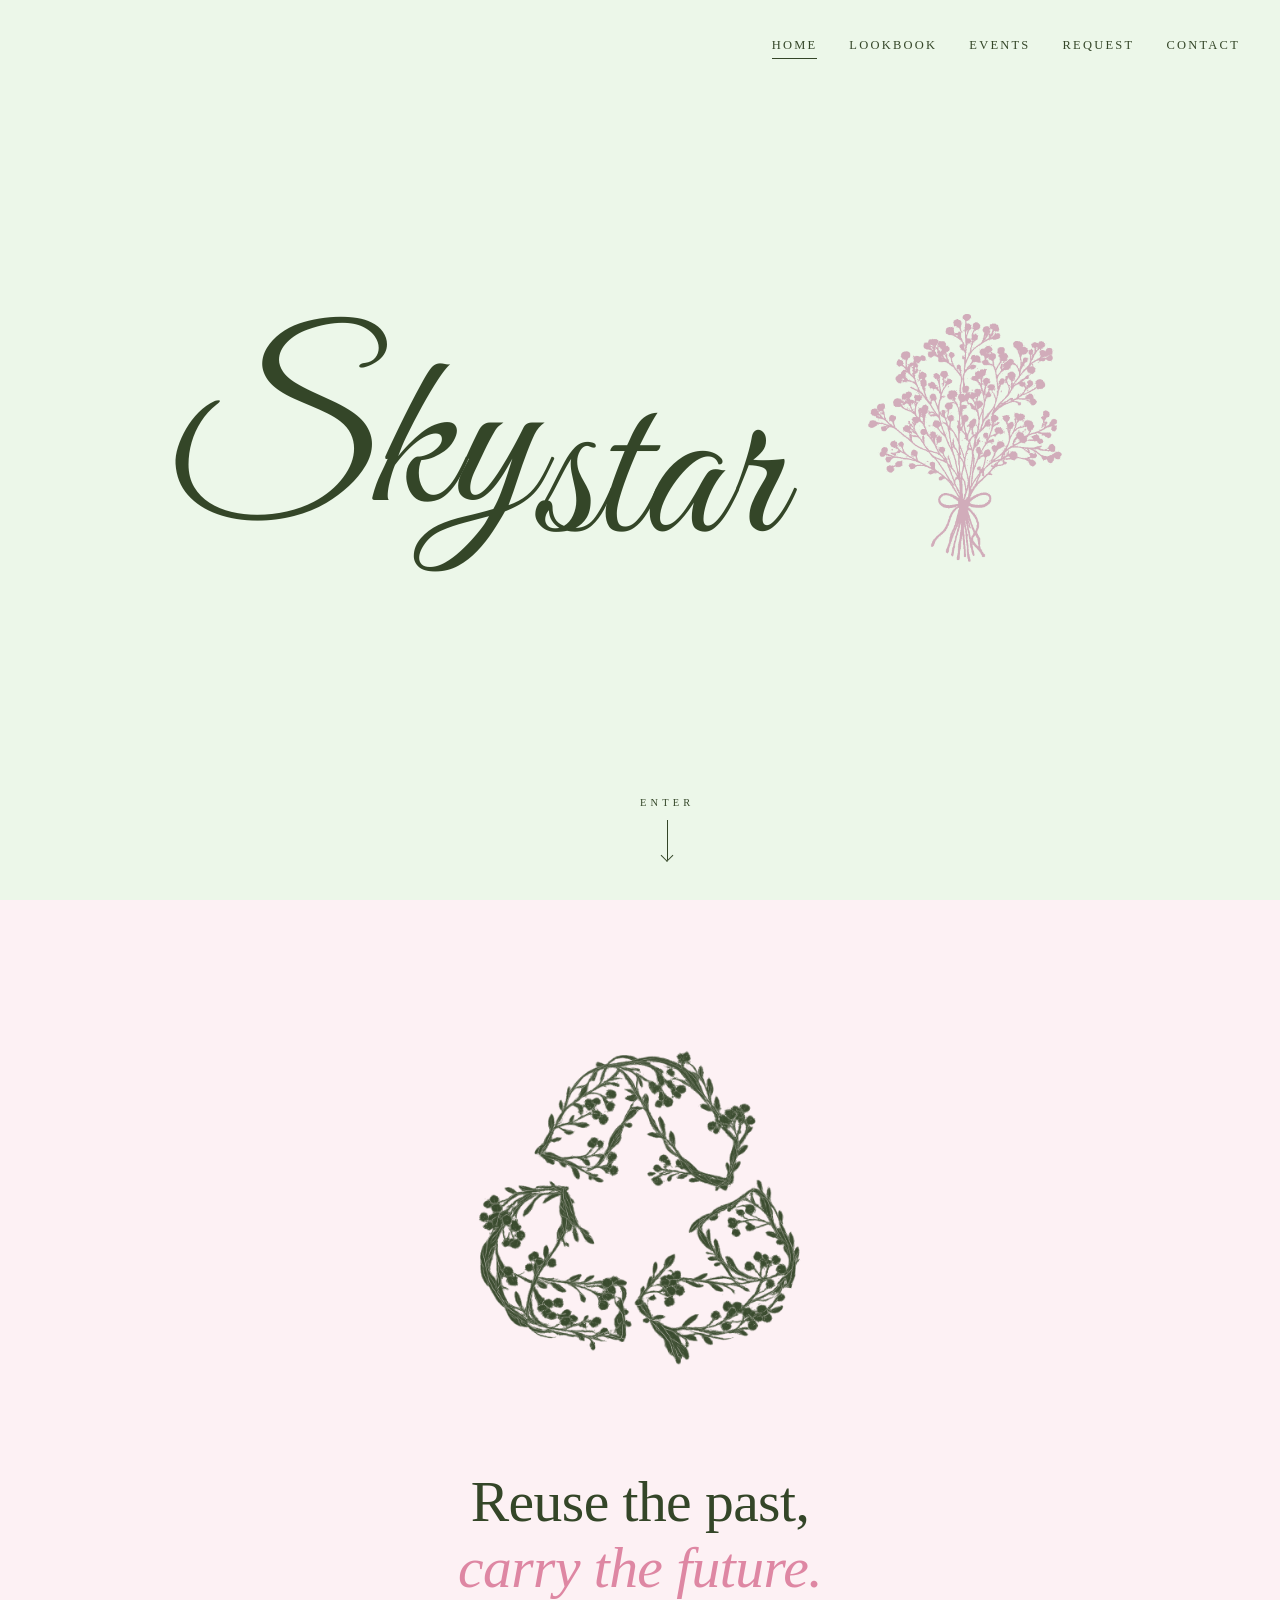
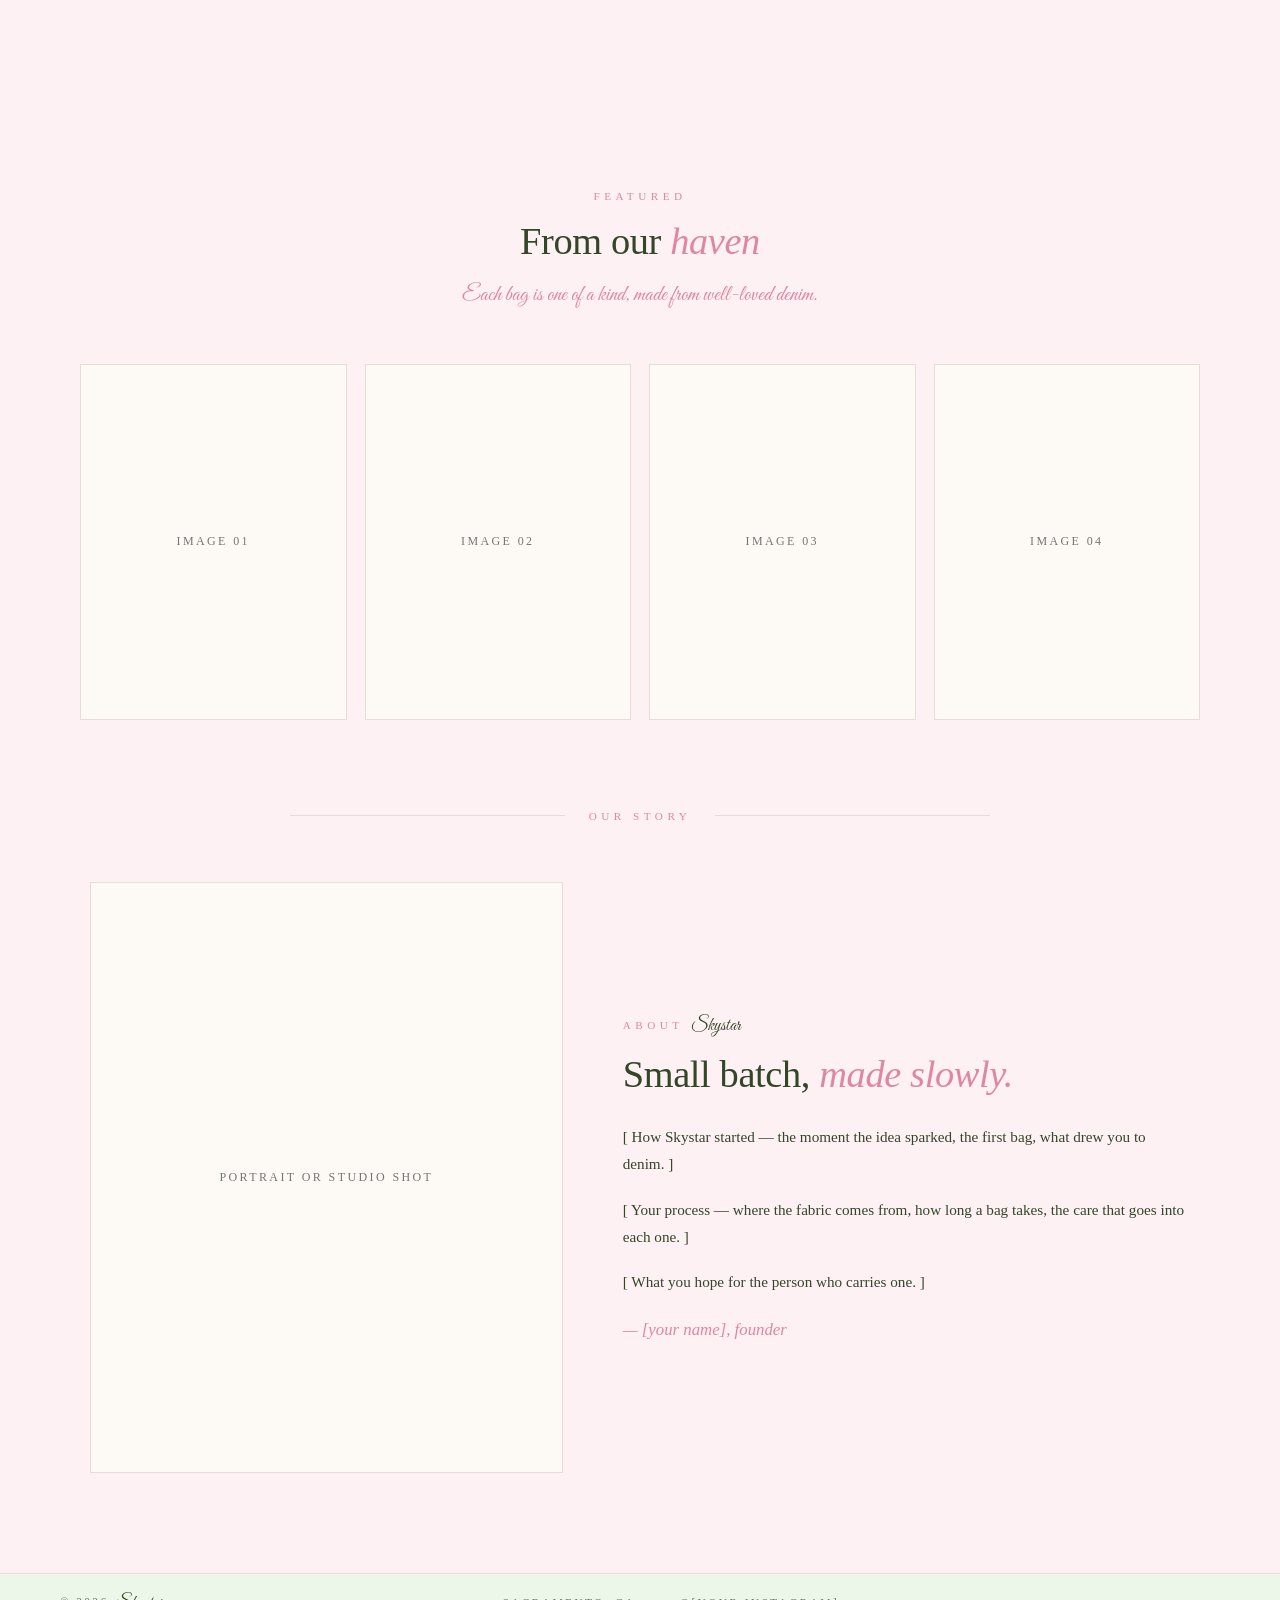
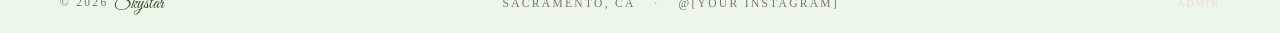
==== index.html @ 63e5461f "more updates" ====
<!DOCTYPE html>
<html lang="en">
<head>
<meta charset="UTF-8">
<meta name="viewport" content="width=device-width, initial-scale=1.0">
<title>Skystar — Handmade</title>
<link rel="stylesheet" href="shared.css"> <!-- pulls in colors, fonts, header/footer styles -->
<style>
  /* smooth scrolling when clicking anchor links */
  html { scroll-behavior: smooth; }

  /* ── HEADER — fixed, transparent until brand arrives ── */
  header {
    position: fixed;
    top: 0; left: 0; right: 0;
    z-index: 100;
    background: transparent;
    border-bottom: 1px solid transparent;
    padding: 22px 40px;
    display: flex;
    justify-content: space-between;
    align-items: center;
    transition: background 0.5s ease, border-color 0.5s ease;
    pointer-events: none;
  }
  /* background bar fades in once brand is halfway to the corner */
  header.bg-in {
    background: var(--green-soft);
    border-bottom-color: var(--line);
    pointer-events: all;
  }

  /* the header's own text logo is hidden — the animated brand replaces it */
  header .logo-wrap { visibility: hidden; } /* keeps header height matching other pages */

  /* nav starts invisible, fades in once brand has landed in the corner */
  nav {
    opacity: 0;
    margin-left: auto; /* push nav to the right side of the header */
    transform: translateY(-6px);
    transition: opacity 0.4s ease, transform 0.4s ease;
  }
  header.nav-in nav {
    opacity: 1;
    transform: translateY(0);
  }


  /* ── Next pop-up banner (sits between splash and recycle-hero) ── */
  .next-popup-banner {
    display: none; /* shown by JS when an upcoming event exists */
    background: var(--green-soft);
    border-bottom: 1px solid var(--line);
    padding: 12px 40px;
    text-align: center;
  }
  .next-popup-banner a {
    font-size: 0.78rem;
    letter-spacing: 0.15em;
    text-transform: uppercase;
    color: var(--ink);
    text-decoration: none;
    transition: color 0.2s;
  }
  .next-popup-banner a:hover { color: var(--accent); }

  /* ── Mobile (≤ 768px): skip scroll animation, static centered splash ── */
  @media (max-width: 768px) {
    /* brand reverts to normal flow so it centres inside the flex splash */
    .splash-brand-wrap {
      position: static !important;
      top: auto !important;
      left: auto !important;
      transform: none !important;
      z-index: auto !important;
      flex-direction: column;
      align-items: center;
      gap: 16px;
      margin-bottom: 30px;
    }
    .splash-brand { font-size: clamp(3.5rem, 16vw, 6rem); }
    .splash-flowers { width: clamp(100px, 35vw, 180px); height: clamp(100px, 35vw, 180px); }
    /* header shows normally on mobile — no fixed/transparent treatment */
    header {
      position: static !important;
      background: var(--green-soft) !important;
      border-bottom-color: var(--line) !important;
      pointer-events: all !important;
    }
    header .logo-wrap { visibility: visible !important; }
    header nav { opacity: 1 !important; transform: none !important; margin-left: 0 !important; }
  }

  /* ── Splash (the big green landing screen) ── */
  .splash {
    min-height: 100vh; /* fills the whole screen */
    background: var(--green);
    display: flex;
    flex-direction: column;
    align-items: center;
    justify-content: center;
    position: relative;
    padding: 40px 20px;
  }

  /* wrapper that holds the logo + flower side by side —
     position:fixed lets JS move it from the splash center to the header corner */
  .splash-brand-wrap {
    display: flex;
    align-items: center;
    gap: 28px;
    position: fixed;
    transform-origin: top left;
    z-index: 200; /* above the header bar */
  }

  /* the giant "Skystar" script text */
  .splash-brand {
    font-family: var(--script);
    font-size: clamp(6rem, 18vw, 14rem); /* scales with screen width */
    color: var(--ink);
    line-height: 1;
    display: inline-flex;
    align-items: flex-start;
  }
  /* nudges "star" down slightly so it sits lower than "Sky" */
  .splash-brand .star { position: relative; top: 0.14em; }

  /* the flower bouquet image to the right of the logo */
  .splash-flowers {
    width: clamp(160px, 24vw, 320px);
    height: clamp(160px, 24vw, 320px);
    object-fit: contain;
    opacity: 0.85;
  }

  /* the "Enter ↓" arrow at the bottom of the splash */
  .scroll-cue {
    position: absolute;
    bottom: 40px;
    left: 50%;
    transform: translateX(-50%);
    display: flex;
    flex-direction: column;
    align-items: center;
    gap: 12px;
    color: var(--ink);
    opacity: 0.6;
    animation: fadeIn 2s ease-out 0.8s both, bobble 2.5s ease-in-out infinite 2.5s;
    text-decoration: none;
    transition: opacity 0.3s;
  }
  .scroll-cue:hover { opacity: 0.95; }
  .scroll-cue.hidden { opacity: 0 !important; pointer-events: none; animation: none; }
  .scroll-cue .scroll-label { font-size: 0.65rem; letter-spacing: 0.4em; text-transform: uppercase; }
  .scroll-cue .scroll-arrow { width: 1px; height: 40px; background: var(--ink); position: relative; }
  /* the little diagonal tick at the bottom of the arrow line */
  .scroll-cue .scroll-arrow::after {
    content: '';
    position: absolute;
    bottom: 0;
    left: 50%;
    transform: translateX(-50%) rotate(45deg);
    width: 8px;
    height: 8px;
    border-right: 1px solid var(--ink);
    border-bottom: 1px solid var(--ink);
  }

  /* fades element in and slides it up slightly */
  @keyframes fadeIn {
    from { opacity: 0; transform: translateY(8px); }
    to   { opacity: 1; transform: translateY(0); }
  }
  /* makes the scroll arrow gently bounce up and down */
  @keyframes bobble {
    0%, 100% { transform: translateX(-50%) translateY(0); }
    50%       { transform: translateX(-50%) translateY(8px); }
  }

  /* ── Recycle section (big image + tagline below splash) ── */
  .recycle-hero {
    min-height: 90vh;
    background: var(--pink-soft);
    display: flex;
    flex-direction: column;
    align-items: center;
    justify-content: center;
    padding: 80px 40px;
    text-align: center;
  }
  /* square container that holds the recycle icon */
  .recycle-icon {
    width: clamp(280px, 38vw, 420px);
    height: clamp(280px, 38vw, 420px);
    margin-bottom: 40px;
    display: flex;
    align-items: center;
    justify-content: center;
  }
  .recycle-icon img {
    width: 100%;
    height: 100%;
    object-fit: contain;
  }
  /* the large "Reuse the past" quote */
  .recycle-tagline {
    font-weight: 300;
    font-size: clamp(2.2rem, 5vw, 3.6rem);
    line-height: 1.15;
    letter-spacing: -0.01em;
    max-width: 800px;
  }
  /* gold shimmer on the italic part of the tagline */
  .recycle-tagline em {
    font-style: italic;
    color: var(--accent);
  }

  /* ── Main content area (gallery + about) ── */
  .content { padding: 80px 80px 60px; background: var(--pink-soft); }

  /* centered intro text above the photo grid */
  .section-intro { text-align: center; margin-bottom: 50px; }
  .section-intro .eyebrow { margin-bottom: 18px; }
  .section-intro h2 { font-weight: 300; font-size: 2.4rem; line-height: 1.1; letter-spacing: -0.01em; }
  /* gold shimmer on italic words in section headings */
  .section-intro h2 em {
    font-style: italic;
    color: var(--accent);
  }
  .section-intro p { font-size: 1.4rem; font-family: var(--script); color: var(--accent); max-width: 480px; margin: 14px auto 0; line-height: 1.7; }

  /* 4-column photo grid (drops to 2 on mobile) */
  .gallery {
    display: grid;
    grid-template-columns: repeat(4, 1fr);
    gap: 18px;
    max-width: 1200px;
    margin: 0 auto 90px;
  }
  /* individual photo placeholder boxes */
  .photo {
    aspect-ratio: 3 / 4;
    background: var(--cream);
    border: 1px solid var(--line);
    display: flex;
    align-items: center;
    justify-content: center;
    color: var(--muted);
    font-size: 0.75rem;
    letter-spacing: 0.2em;
    text-transform: uppercase;
    overflow: hidden;
    transition: opacity 0.3s;
  }
  .photo:hover { opacity: 0.85; }

  /* horizontal rule with "Our Story" label in the middle */
  .divider-row { display: flex; align-items: center; gap: 24px; max-width: 700px; margin: 0 auto 60px; }
  .divider-row .line { flex: 1; height: 1px; background: var(--line); }
  .divider-row .mark { font-size: 0.7rem; letter-spacing: 0.4em; color: var(--accent); text-transform: uppercase; }

  /* side-by-side layout: photo on left, text on right */
  .about-grid {
    display: grid;
    grid-template-columns: 1fr 1.2fr;
    gap: 60px;
    max-width: 1100px;
    margin: 0 auto 40px;
    align-items: center;
  }
  /* placeholder box for the portrait/studio photo */
  .about-image {
    aspect-ratio: 4 / 5;
    background: var(--cream);
    border: 1px solid var(--line);
    display: flex;
    align-items: center;
    justify-content: center;
    color: var(--muted);
    font-size: 0.75rem;
    letter-spacing: 0.2em;
    text-transform: uppercase;
  }
  .about-content .eyebrow { margin-bottom: 16px; }
  .about-content h2 { font-weight: 300; font-size: 2.4rem; line-height: 1.1; margin-bottom: 28px; letter-spacing: -0.01em; }
  /* gold shimmer on italic words in the about heading */
  .about-content h2 em {
    font-style: italic;
    color: var(--accent);
  }
  .about-content p { font-size: 0.95rem; line-height: 1.8; margin-bottom: 18px; }
  /* the "— founder" sign-off line */
  .about-content .signoff { font-style: italic; color: var(--accent); margin-top: 24px; font-size: 1.05rem; }

  /* on smaller screens, stack everything vertically */
  @media (max-width: 900px) {
    header { padding: 16px 24px; }
    nav ul { gap: 18px; flex-wrap: wrap; justify-content: center; }
    .content { padding: 50px 24px; }
    .gallery { grid-template-columns: repeat(2, 1fr); margin-bottom: 60px; }
    .about-grid { grid-template-columns: 1fr; gap: 30px; }
    .about-content h2 { font-size: 1.8rem; }
    .section-intro h2 { font-size: 1.8rem; }
  }
</style>
</head>
<body>

<!-- full-screen green landing with the logo + flowers -->
<section class="splash">
  <div class="splash-brand-wrap" id="splashBrand">
    <div class="splash-brand"><span>Sky</span><span class="star">star</span></div>
    <img class="splash-flowers" src="flowers.png" alt="Floral bouquet">
  </div>
  <!-- animated arrow that nudges visitors to scroll down -->
  <a href="#site" class="scroll-cue" id="scrollCue" aria-label="Scroll to enter">
    <span class="scroll-label">Enter</span>
    <span class="scroll-arrow"></span>
  </a>
</section>

<!-- nav bar — fixed, fades in once you scroll past the splash -->
<header id="siteHeader">
  <div class="logo-wrap">
    <div class="logo">Skystar</div>
  </div>
  <nav>
    <ul>
      <li><a href="index.html" class="active">Home</a></li>
      <li><a href="inventory.html">Lookbook</a></li>
      <li><a href="popups.html">Events</a></li>
      <li><a href="interest.html">Request</a></li>
      <li><a href="contact.html">Contact</a></li>
    </ul>
  </nav>
</header>

<!-- next upcoming pop-up callout — populated by JS -->
<div class="next-popup-banner" id="nextPopupBanner">
  <a href="popups.html" id="nextPopupLink"></a>
</div>

<!-- big recycle icon + "Reuse the past" quote -->
<section class="recycle-hero" id="site">
  <div class="recycle-icon">
    <img src="recycle.png" alt="Floral recycle symbol">
  </div>
  <h1 class="recycle-tagline">Reuse the past,<br><em>carry the future.</em></h1>
</section>

<!-- gallery and about section -->
<main class="content">

  <!-- small label + heading above the photo grid -->
  <div class="section-intro">
    <div class="eyebrow">Featured</div>
    <h2>From our <em>haven</em></h2>
    <p>Each bag is one of a kind, made from well-loved denim.</p>
  </div>

  <!-- 4 product photo slots (swap placeholders for real images) -->
  <section class="gallery">
    <div class="photo"><span>Image 01</span></div>
    <div class="photo"><span>Image 02</span></div>
    <div class="photo"><span>Image 03</span></div>
    <div class="photo"><span>Image 04</span></div>
  </section>

  <!-- decorative line break between gallery and story -->
  <div class="divider-row">
    <div class="line"></div>
    <div class="mark">Our Story</div>
    <div class="line"></div>
  </div>

  <!-- about section: portrait photo on the left, text on the right -->
  <section class="about-grid">
    <div class="about-image"><span>Portrait or studio shot</span></div>
    <div class="about-content">
      <div class="eyebrow">About <span class="script">Skystar</span></div>
      <h2>Small batch, <em>made slowly.</em></h2>
      <!-- fill these in with your own story -->
      <p>[ How Skystar started — the moment the idea sparked, the first bag, what drew you to denim. ]</p>
      <p>[ Your process — where the fabric comes from, how long a bag takes, the care that goes into each one. ]</p>
      <p>[ What you hope for the person who carries one. ]</p>
      <div class="signoff">— [your name], founder</div>
    </div>
  </section>
</main>

<footer>
  <div>© 2026 <span class="script">Skystar</span></div>
  <div>Sacramento, CA <span class="divider">·</span> @[your instagram]</div>
  <a href="admin.html" style="font-size:0.6rem;letter-spacing:0.2em;color:var(--line);text-decoration:none;text-transform:uppercase;transition:color 0.2s;" onmouseover="this.style.color='var(--muted)'" onmouseout="this.style.color='var(--line)'">Admin</a>
</footer>

<script>
  // Force scroll to top on every page load so animation always plays from start
  history.scrollRestoration = 'manual';
  window.scrollTo(0, 0);

  const header    = document.getElementById('siteHeader');
  const brand     = document.getElementById('splashBrand');
  const scrollCue = document.getElementById('scrollCue');
  const splash    = document.querySelector('.splash');

  // Reset any stale inline styles the browser may have preserved from a
  // previous visit (e.g. navigating back), so the brand starts fresh.
  brand.style.position  = '';
  brand.style.top       = '';
  brand.style.left      = '';
  brand.style.transform = '';
  brand.style.opacity   = '1';

  // ── Mobile: skip animation entirely ────────────────────────────────────────
  // On small screens the fixed-brand animation doesn't work well. We detect
  // mobile once at load time; if true we show the header immediately and skip
  // all scroll listeners. The CSS @media block handles the visual side.
  const isMobile = window.innerWidth < 768;
  if (isMobile) {
    header.classList.add('bg-in', 'nav-in');
  }

  // ── Next pop-up banner ───────────────────────────────────────────────────
  async function loadNextPopup() {
    try {
      const res    = await fetch('https://skystar-backend.onrender.com/api/events');
      const events = await res.json();
      const today  = new Date();
      today.setHours(0, 0, 0, 0);
      const upcoming = events
        .filter(function(e) { return new Date(e.date) >= today; })
        .sort(function(a, b) { return new Date(a.date) - new Date(b.date); });
      if (upcoming.length) {
        const next = upcoming[0];
        const d    = new Date(next.date);
        const fmt  = d.toLocaleDateString('en-US', { month: 'long', day: 'numeric' });
        document.getElementById('nextPopupLink').textContent = 'Next pop-up: ' + next.name + ' · ' + fmt;
        document.getElementById('nextPopupBanner').style.display = 'block';
      }
    } catch {}
  }
  loadNextPopup();

  // Final landing values — computed from the DOM so they always match
  // the real header layout on inventory/popups/etc.
  let FINAL_LEFT  = 60;
  let FINAL_TOP   = 22;
  let FINAL_SCALE = 0.2;

  let startLeft = 0;
  let startTop  = 0;
  let locked    = false; // once true, brand never moves regardless of scroll direction

  function lerp(a, b, t) { return a + (b - a) * t; }

  // Ease-out cubic — fast start, gentle deceleration into the corner
  function easeOut(t) { return 1 - Math.pow(1 - Math.min(t, 1), 3); }

  function measureAll() {
    // ── Start position: brand centered in the viewport ──────────────────────
    // offsetWidth/Height are layout dimensions unaffected by CSS transforms
    startLeft = (window.innerWidth  - brand.offsetWidth)  / 2;
    startTop  = (window.innerHeight - brand.offsetHeight) / 2;

    // ── Final scale: splash text must render at exactly 2.8rem ──────────────
    // Use getComputedStyle on both the splash element and the document root so
    // the ratio stays correct at any viewport size or browser font setting.
    const splashFontPx = parseFloat(window.getComputedStyle(document.querySelector('.splash-brand')).fontSize);
    const rootFontPx   = parseFloat(window.getComputedStyle(document.documentElement).fontSize);
    FINAL_SCALE = (2.8 * rootFontPx) / splashFontPx;

    // ── Final left and top: match the header's padding exactly ────────────────
    // left: 40px = header padding-left; top: 22px = header padding-top.
    // With transform-origin: top left the brand anchors from its top-left corner.
    FINAL_LEFT = 40;
    FINAL_TOP  = 22;
  }

  function applyBrand(progress) {
    const e = easeOut(progress);
    brand.style.left      = lerp(startLeft, FINAL_LEFT,  e) + 'px';
    brand.style.top       = lerp(startTop,  FINAL_TOP,   e) + 'px';
    brand.style.transform = 'scale(' + lerp(1, FINAL_SCALE, e) + ')';
  }

  function onScroll() {
    const progress = Math.min(window.scrollY / splash.offsetHeight, 1);

    if (!locked) {
      applyBrand(progress);
      // Once the animation completes, snap to the exact computed position
      // and lock — the brand never moves again even if the user scrolls back up.
      if (progress >= 1) {
        brand.style.left      = FINAL_LEFT  + 'px';
        brand.style.top       = FINAL_TOP   + 'px';
        brand.style.transform = 'scale(' + FINAL_SCALE + ')';
        locked = true;
      }
    }

    // Header background bar appears once brand is halfway to the corner
    header.classList.toggle('bg-in',  progress > 0.5);
    // Nav links fade in once brand has nearly reached its final position
    header.classList.toggle('nav-in', progress > 0.85);
    // Hide the scroll cue as soon as the user starts scrolling
    scrollCue.classList.toggle('hidden', window.scrollY > 30);
  }

  // Only run the scroll animation on desktop (≥ 768px)
  if (!isMobile) {
    window.addEventListener('scroll', onScroll, { passive: true });

    window.addEventListener('resize', function() {
      if (window.innerWidth >= 768) {
        locked = false;
        measureAll();
        onScroll();
      }
    });

    document.fonts.ready.then(function() {
      measureAll();
      onScroll();
    });
  }
</script>

</body>
</html>
---- shared.css ----
/* pulls in the "Great Vibes" cursive font from Google */
@import url('https://fonts.googleapis.com/css2?family=Great+Vibes&display=swap');

/* ── Global color + font variables ──
   Change a value here and it updates everywhere on the site */
:root {
  --pink: #fad7ea;          /* bright pink (reserved) */
  --pink-soft: #fdf1f4;     /* very light pink — main page background */
  --green: #ecf7e9;         /* soft green — used for splash + header/footer */
  --green-soft: #ecf7e9;
  --green-deep: #ecf7e9;
  --cream: #fdfaf6;         /* off-white — used for cards and photo placeholders */
  --ink: #344628;           /* dark green — main text color */
  --muted: #7a7373;         /* grey — secondary/caption text */
  --line: #e8dcd8;          /* dusty rose — borders and dividers */
  --accent: #de87a3;        /* dusty rose — used for labels, highlights */
  --script: 'Great Vibes', cursive; /* the fancy cursive font for "Skystar" */
}

/* removes default spacing and makes sizing predictable on all elements */
* { margin: 0; padding: 0; box-sizing: border-box; }

/* base styles applied to every page */
body {
  font-family: 'Times New Roman', Times, serif;
  background: var(--pink-soft);
  color: var(--ink);
  font-weight: 300; /* light weight for an editorial feel */
}

/* ── Header (nav bar at the top of every page) ── */
header {
  background: var(--green-soft);
  padding: 22px 40px;
  display: flex;
  justify-content: space-between; /* logo on left, nav on right */
  align-items: center;
  border-bottom: 1px solid var(--line);
  flex-shrink: 0; /* prevents header from shrinking on small screens */
}
/* stacks the "Skystar" logo and "Handmade · Est. 2026" tagline vertically */
.logo-wrap { display: flex; flex-direction: column; align-items: flex-start; line-height: 1; }
/* the big cursive "Skystar" wordmark in the header */
.logo {
  font-family: var(--script);
  font-weight: 400;
  font-size: 2.8rem;
  letter-spacing: 0;
  color: var(--ink);
  line-height: 1;
}

/* ── Navigation links ── */
nav ul { list-style: none; display: flex; gap: 32px; }
nav a {
  text-decoration: none;
  color: var(--ink);
  font-size: 0.78rem;
  letter-spacing: 0.18em;
  text-transform: uppercase;
  padding: 6px 0;
  border-bottom: 1px solid transparent; /* invisible underline by default */
  transition: border-color 0.2s;
}
nav a:hover { border-color: var(--accent); }
nav a.active { border-color: var(--ink); }

/* ── Footer (bottom strip on every page) ── */
footer {
  background: var(--green-soft);
  padding: 18px 60px;
  border-top: 1px solid var(--line);
  display: flex;
  justify-content: space-between;
  align-items: center;
  font-size: 0.72rem;
  letter-spacing: 0.2em;
  color: var(--muted);
  text-transform: uppercase;
  flex-shrink: 0;
}
footer .divider { color: var(--accent); margin: 0 14px; }

/* ── Script style — used on inline "Skystar" brand mentions ── */
.script {
  font-family: var(--script);
  font-size: 1.6em;
  vertical-align: middle;
  letter-spacing: 0;
  text-transform: none;
  color: var(--ink);
}

/* ── Eyebrow label (small caps above headings, e.g. "Featured") ── */
.eyebrow {
  font-size: 0.7rem;
  letter-spacing: 0.4em;
  text-transform: uppercase;
  margin-bottom: 14px;
  color: var(--accent);
}

/* ── Page header (centered title block used on inner pages) ── */
.page-header {
  text-align: center;
  margin-bottom: 40px;
}
.page-header h1 {
  font-weight: 300;
  font-size: 2.6rem;
  letter-spacing: -0.01em;
  margin-bottom: 14px;
}
/* accent color on italic words inside page titles */
.page-header h1 em {
  font-style: italic;
  color: var(--accent);
}
/* subtitle/description text under the page title */
.page-header p {
  font-size: 0.9rem;
  color: var(--muted);
  line-height: 1.7;
  margin-top: 12px;
  max-width: 520px;
  margin-left: auto;
  margin-right: auto;
}


/* ── Header logo row: Skystar text + bouquet side by side ── */
.logo-row {
  display: flex;
  align-items: center;
  gap: 8px; /* small gap between the script text and the flower */
}
/* the small bouquet next to the header logo — sized to match the
   animated brand's landed scale on the home page (320px × 0.2 = 64px) */
.header-flower {
  height: 56px;
  width: auto;
  object-fit: contain;
  opacity: 0.85;
}

/* drops "star" slightly below "Sky" to match the splash logo treatment */
.logo .star {
  position: relative;
  top: 0.14em;
  display: inline-block;
}


/* ── Splash brand markup reused in headers on all non-index pages ──
   These rules define the large element; header .splash-brand-wrap
   zooms it down to the exact final scale of the index.html animation. */
.splash-brand-wrap {
  display: flex;
  align-items: center;
  gap: 28px;
}
.splash-brand {
  font-family: var(--script);
  font-size: clamp(6rem, 18vw, 14rem);
  color: var(--ink);
  line-height: 1;
  display: inline-flex;
  align-items: flex-start;
  white-space: nowrap; /* prevent wrapping at the large natural size */
}
.splash-brand .star {
  position: relative;
  top: 0.14em;
}
.splash-flowers {
  width: clamp(160px, 24vw, 320px);
  height: clamp(160px, 24vw, 320px);
  object-fit: contain;
  opacity: 0.85;
}
/* zoom: 0.2 scales both the visual rendering AND the layout box —
   the header height automatically matches what index.html shows after scroll.
   zoom: 0.2 = FINAL_SCALE (2.8rem ÷ 14rem splash font = 0.2) */
header .splash-brand-wrap {
  zoom: 0.2;
  flex-shrink: 0;
  gap: 140px; /* 140px × zoom:0.2 = 28px visual gap — matches index.html's locked state */
  align-items: center; /* vertically center text and bouquet the same way index.html does */
}

/* ── Skeleton shimmer (used on inventory + events while data loads) ── */
@keyframes shimmer {
  0%   { background-position: 200% 0; }
  100% { background-position: -200% 0; }
}
.skeleton-slab {
  background: linear-gradient(90deg, var(--cream) 0%, var(--pink-soft) 50%, var(--cream) 100%);
  background-size: 200% 100%;
  animation: shimmer 1.4s ease-in-out infinite;
  border-radius: 0;
}

/* ── Mobile adjustments (screens under 900px wide) ── */
@media (max-width: 900px) {
  header { padding: 16px 24px; } /* row layout — logo left, nav right at all sizes */
  nav ul { gap: 18px; flex-wrap: wrap; justify-content: center; }
  footer { padding: 14px 24px; flex-direction: column; gap: 6px; text-align: center; }
  .page-header h1 { font-size: 1.8rem; }
}
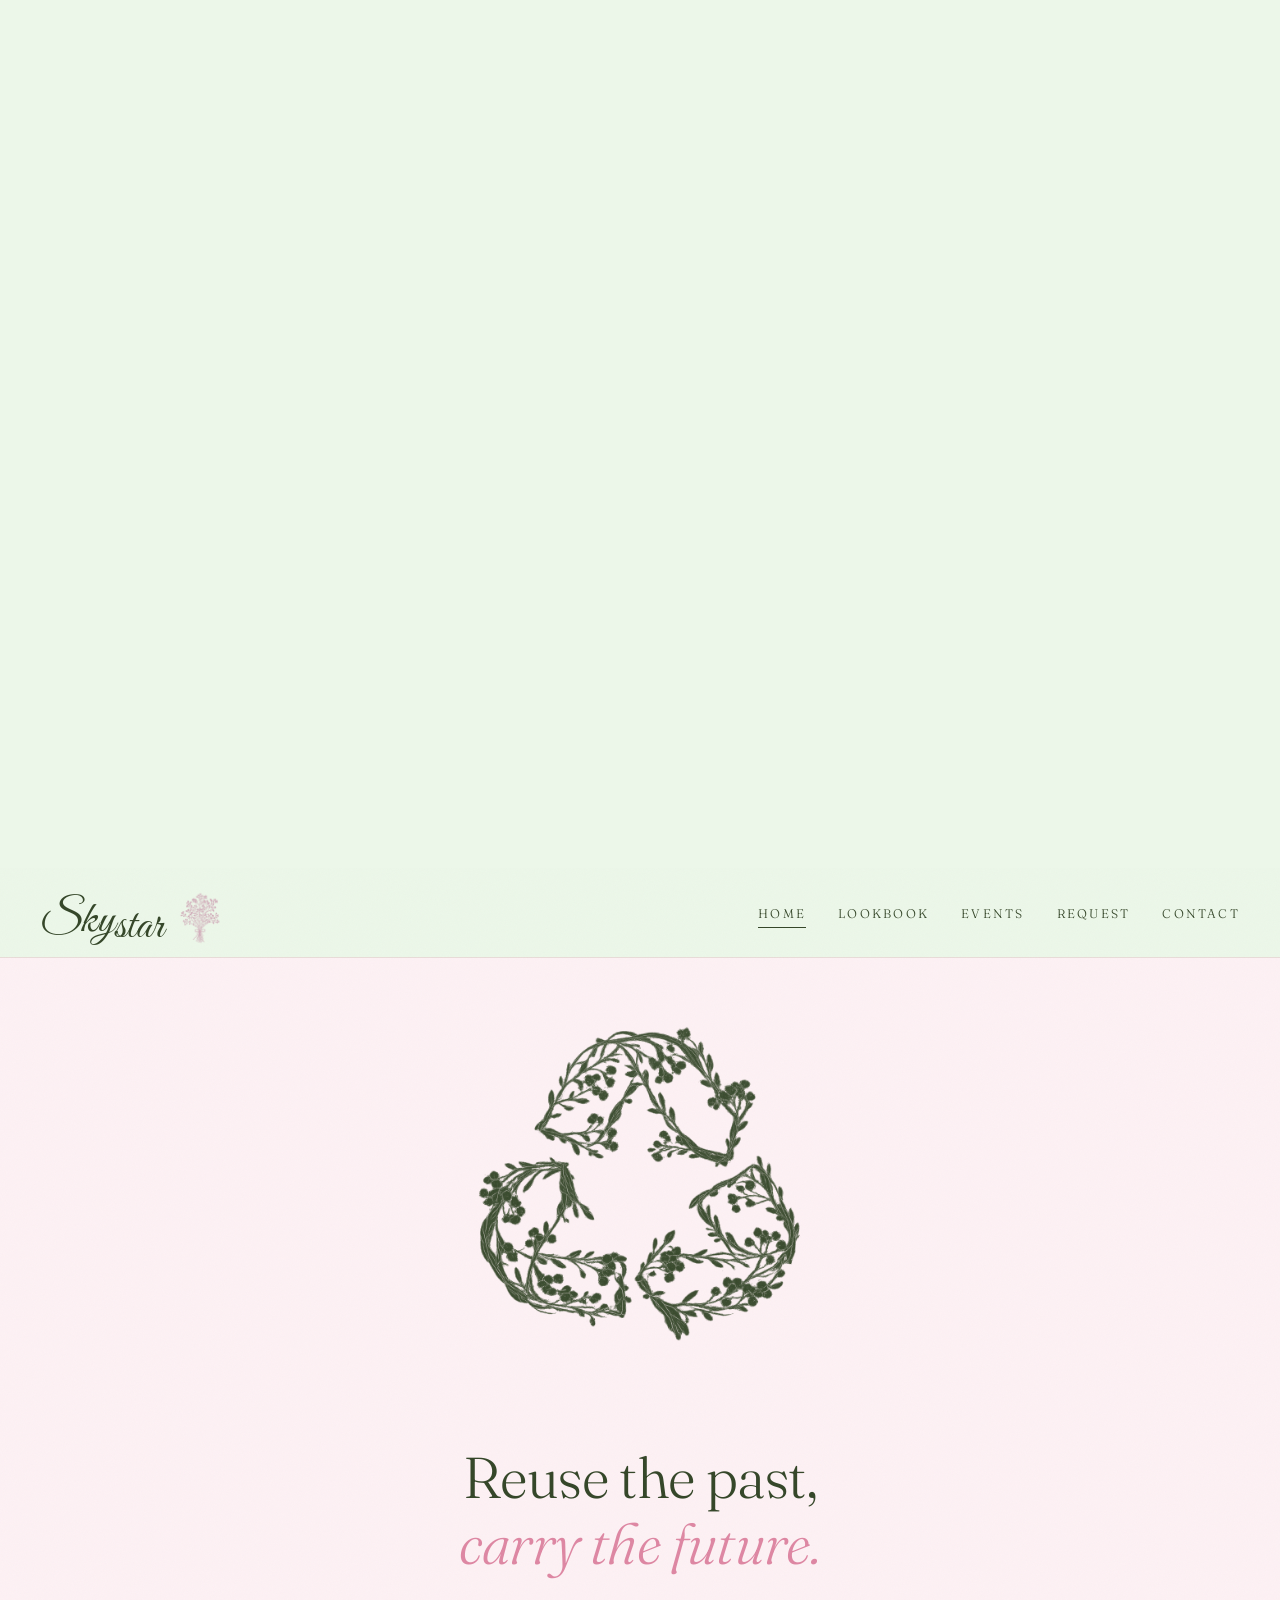
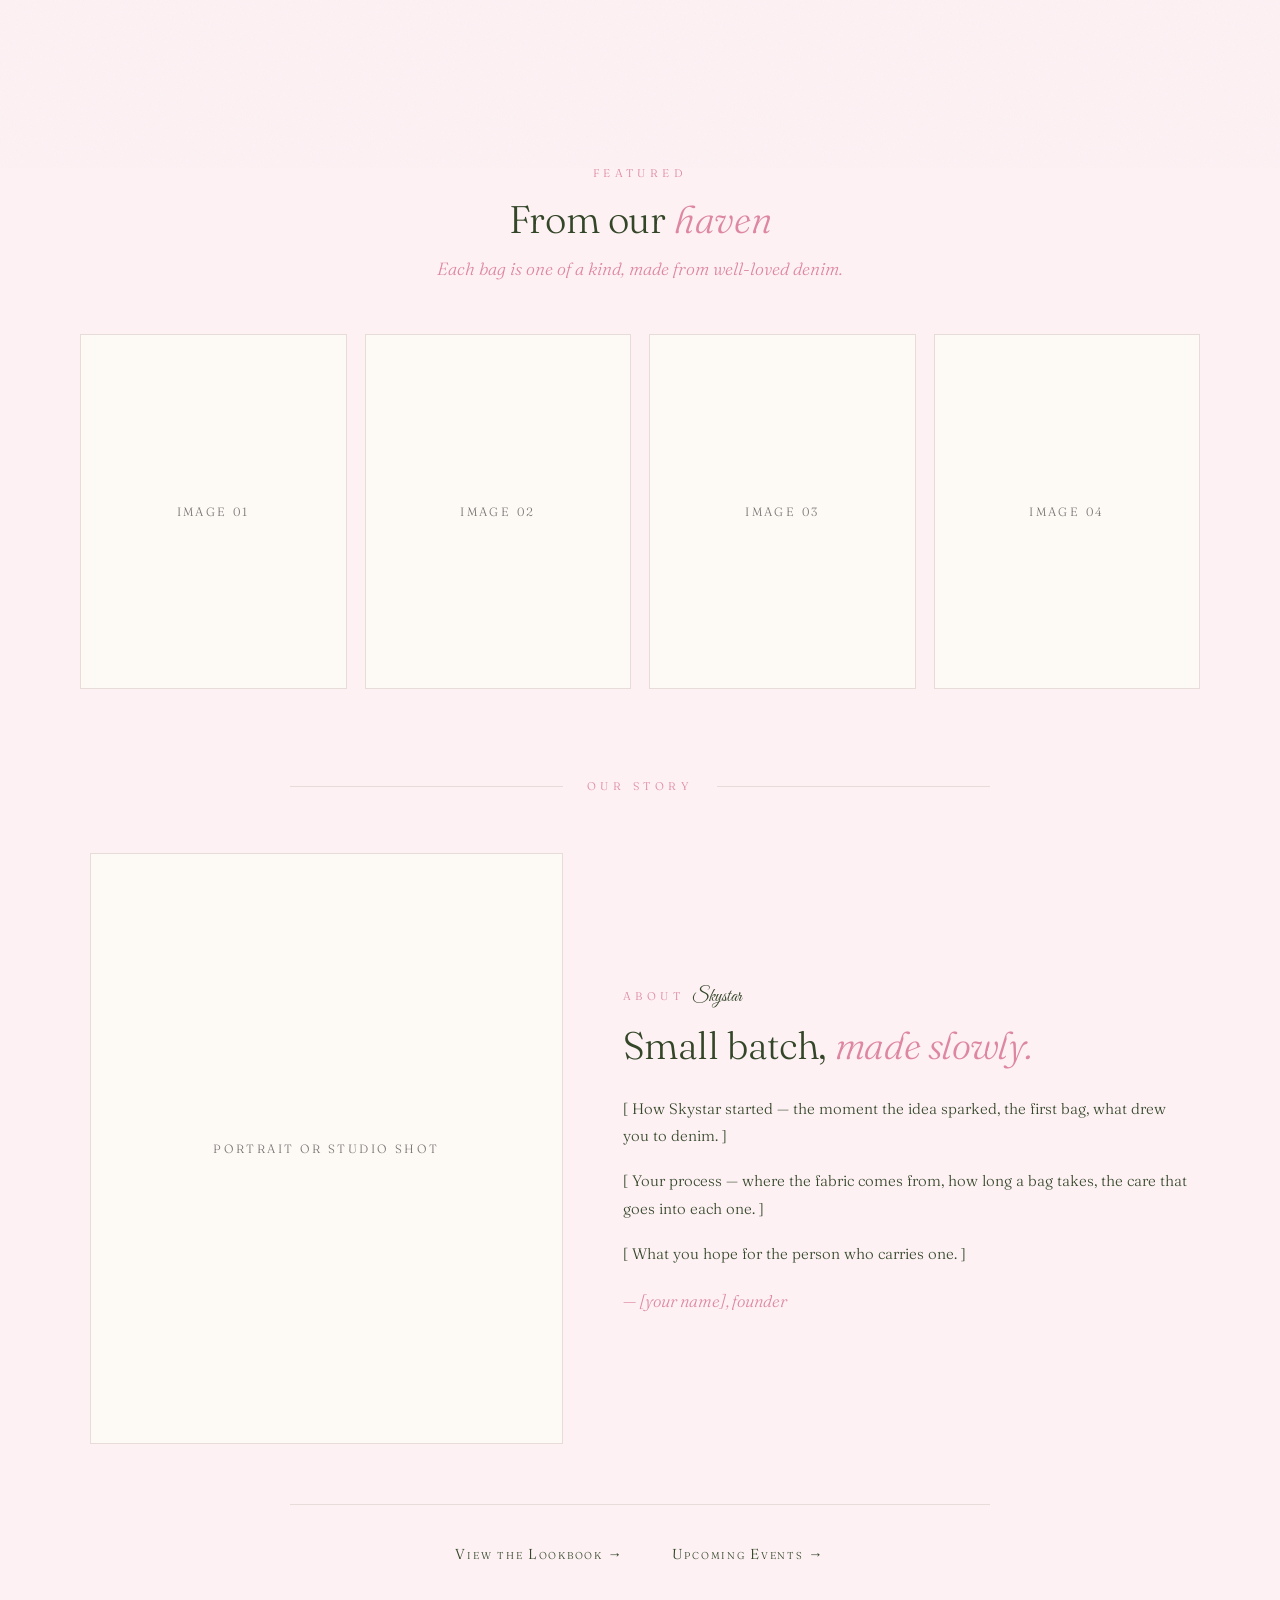
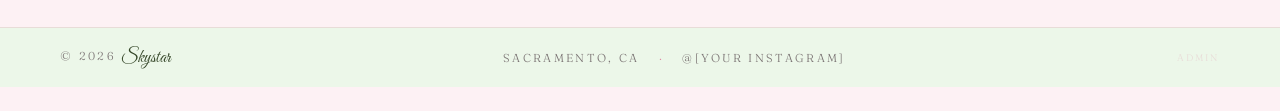
==== commit 848d3491: "finally got the header to look right, added some ui depth" ====
--- a/index.html
+++ b/index.html
@@ -79,7 +79,7 @@
       margin-bottom: 30px;
     }
     .splash-brand { font-size: clamp(3.5rem, 16vw, 6rem); }
-    .splash-flowers { width: clamp(100px, 35vw, 180px); height: clamp(100px, 35vw, 180px); }
+    .splash-flowers { width: clamp(160px, 24vw, 320px); height: clamp(160px, 24vw, 320px); }
     /* header shows normally on mobile — no fixed/transparent treatment */
     header {
       position: static !important;
@@ -229,7 +229,7 @@
     font-style: italic;
     color: var(--accent);
   }
-  .section-intro p { font-size: 1.4rem; font-family: var(--script); color: var(--accent); max-width: 480px; margin: 14px auto 0; line-height: 1.7; }
+  .section-intro p { font-size: 1.1rem; font-style: italic; color: var(--accent); max-width: 480px; margin: 14px auto 0; line-height: 1.7; }
 
   /* 4-column photo grid (drops to 2 on mobile) */
   .gallery {
@@ -293,6 +293,31 @@
   .about-content p { font-size: 0.95rem; line-height: 1.8; margin-bottom: 18px; }
   /* the "— founder" sign-off line */
   .about-content .signoff { font-style: italic; color: var(--accent); margin-top: 24px; font-size: 1.05rem; }
+
+  /* ── CTA row (sits below the about section, above the footer) ── */
+  .cta-row {
+    display: flex;
+    justify-content: center;
+    gap: 48px;
+    max-width: 700px;
+    margin: 60px auto 0;
+    padding-top: 40px;
+    border-top: 1px solid var(--line);
+  }
+  .cta-row a {
+    font-variant: small-caps;
+    font-size: 0.9rem;
+    letter-spacing: 0.12em;
+    color: var(--ink);
+    text-decoration: none;
+    padding-bottom: 3px;
+    border-bottom: 1px solid transparent;
+    transition: border-color 0.2s, color 0.2s;
+  }
+  .cta-row a:hover {
+    border-bottom-color: var(--accent);
+    color: var(--accent);
+  }
 
   /* on smaller screens, stack everything vertically */
   @media (max-width: 900px) {
@@ -388,6 +413,11 @@
       <div class="signoff">— [your name], founder</div>
     </div>
   </section>
+
+  <div class="cta-row">
+    <a href="inventory.html">View the Lookbook →</a>
+    <a href="popups.html">Upcoming Events →</a>
+  </div>
 </main>
 
 <footer>
@@ -453,6 +483,8 @@
   let startLeft = 0;
   let startTop  = 0;
   let locked    = false; // once true, brand never moves regardless of scroll direction
+  let siteFloor = 0;    // scroll position of #site — becomes the minimum scrollY after lock
+  let snapping  = false; // true while the snap-back scroll is in flight
 
   function lerp(a, b, t) { return a + (b - a) * t; }
 
@@ -497,6 +529,7 @@
         brand.style.left      = FINAL_LEFT  + 'px';
         brand.style.top       = FINAL_TOP   + 'px';
         brand.style.transform = 'scale(' + FINAL_SCALE + ')';
+        siteFloor = document.getElementById('site').offsetTop;
         locked = true;
       }
     }
@@ -507,6 +540,12 @@
     header.classList.toggle('nav-in', progress > 0.85);
     // Hide the scroll cue as soon as the user starts scrolling
     scrollCue.classList.toggle('hidden', window.scrollY > 30);
+    // Once locked, the splash is gone — clamp scrollY so it can never reappear
+    if (locked && !snapping && window.scrollY < siteFloor) {
+      snapping = true;
+      window.scrollTo({ top: siteFloor, behavior: 'smooth' });
+      setTimeout(function() { snapping = false; }, 500);
+    }
   }
 
   // Only run the scroll animation on desktop (≥ 768px)
--- a/shared.css
+++ b/shared.css
@@ -1,5 +1,5 @@
 /* pulls in the "Great Vibes" cursive font from Google */
-@import url('https://fonts.googleapis.com/css2?family=Great+Vibes&display=swap');
+@import url('https://fonts.googleapis.com/css2?family=Fraunces:ital,wght@0,300;0,400;0,500;1,300;1,400;1,500&family=Great+Vibes&display=swap');
 
 /* ── Global color + font variables ──
    Change a value here and it updates everywhere on the site */
@@ -8,21 +8,44 @@
   --pink-soft: #fdf1f4;     /* very light pink — main page background */
   --green: #ecf7e9;         /* soft green — used for splash + header/footer */
   --green-soft: #ecf7e9;
-  --green-deep: #ecf7e9;
+  --green-deep: #2D4A26;    /* deep forest green — power moments */
+  --green-mid: #c4debc;     /* mid sage green — borders in green zones */
+  --green-ink: #1C3318;     /* near-black green — high-contrast moments */
+  --pink-mid: #f5c5d8;      /* mid pink — card borders, accents */
   --cream: #fdfaf6;         /* off-white — used for cards and photo placeholders */
   --ink: #344628;           /* dark green — main text color */
   --muted: #7a7373;         /* grey — secondary/caption text */
   --line: #e8dcd8;          /* dusty rose — borders and dividers */
   --accent: #de87a3;        /* dusty rose — used for labels, highlights */
   --script: 'Great Vibes', cursive; /* the fancy cursive font for "Skystar" */
+  /* type scale */
+  --text-xs:   0.72rem;
+  --text-sm:   0.9rem;
+  --text-base: 1.1rem;
+  --text-lg:   1.4rem;
+  --text-xl:   2rem;
+  --text-2xl:  2.8rem;
+  --text-3xl:  clamp(3rem, 6vw, 5rem);
 }
 
 /* removes default spacing and makes sizing predictable on all elements */
 * { margin: 0; padding: 0; box-sizing: border-box; }
 
+/* grain texture overlay — gives pages a subtle paper feel at zero load cost */
+body::before {
+  content: '';
+  position: fixed;
+  inset: 0;
+  pointer-events: none;
+  z-index: 9999;
+  opacity: 0.028;
+  background-image: url("data:image/svg+xml,%3Csvg viewBox='0 0 256 256' xmlns='http://www.w3.org/2000/svg'%3E%3Cfilter id='noise'%3E%3CfeTurbulence type='fractalNoise' baseFrequency='0.9' numOctaves='4' stitchTiles='stitch'/%3E%3C/filter%3E%3Crect width='100%25' height='100%25' filter='url(%23noise)'/%3E%3C/svg%3E");
+  background-size: 256px 256px;
+}
+
 /* base styles applied to every page */
 body {
-  font-family: 'Times New Roman', Times, serif;
+  font-family: 'Fraunces', serif;
   background: var(--pink-soft);
   color: var(--ink);
   font-weight: 300; /* light weight for an editorial feel */
@@ -33,10 +56,12 @@
   background: var(--green-soft);
   padding: 22px 40px;
   display: flex;
-  justify-content: space-between; /* logo on left, nav on right */
+  justify-content: flex-end; /* logo-row is absolute on inner pages; nav sits at the right */
   align-items: center;
   border-bottom: 1px solid var(--line);
-  flex-shrink: 0; /* prevents header from shrinking on small screens */
+  flex-shrink: 0;
+  position: relative;
+  min-height: calc(44px + 2.8rem); /* 2×22px padding + 2.8rem logo = index.html's header height */
 }
 /* stacks the "Skystar" logo and "Handmade · Est. 2026" tagline vertically */
 .logo-wrap { display: flex; flex-direction: column; align-items: flex-start; line-height: 1; }
@@ -128,16 +153,21 @@
 }
 
 
-/* ── Header logo row: Skystar text + bouquet side by side ── */
+/* ── Header logo row: Skystar text + bouquet side by side ──
+   Absolutely positioned so it never affects the header's layout height —
+   same behaviour as index.html where the brand is position:fixed after animation. */
 .logo-row {
-  display: flex;
-  align-items: center;
-  gap: 8px; /* small gap between the script text and the flower */
-}
-/* the small bouquet next to the header logo — sized to match the
-   animated brand's landed scale on the home page (320px × 0.2 = 64px) */
+  position: absolute;
+  top: 22px;  /* = FINAL_TOP on index.html = header padding-top */
+  left: 40px; /* = FINAL_LEFT on index.html = header padding-left */
+  display: flex;
+  align-items: center;
+  gap: 6px; /* splash gap 28px × FINAL_SCALE 0.2 = 5.6px → rounded to 6px */
+}
+/* clamp(160px,24vw,320px) × FINAL_SCALE 0.2 = clamp(32px,4.8vw,64px) —
+   the exact rendered size of splash-flowers after the index.html animation locks */
 .header-flower {
-  height: 56px;
+  height: clamp(32px, 4.8vw, 64px);
   width: auto;
   object-fit: contain;
   opacity: 0.85;
@@ -170,7 +200,7 @@
 }
 .splash-brand .star {
   position: relative;
-  top: 0.14em;
+  top: 0.10em;
 }
 .splash-flowers {
   width: clamp(160px, 24vw, 320px);
@@ -178,15 +208,6 @@
   object-fit: contain;
   opacity: 0.85;
 }
-/* zoom: 0.2 scales both the visual rendering AND the layout box —
-   the header height automatically matches what index.html shows after scroll.
-   zoom: 0.2 = FINAL_SCALE (2.8rem ÷ 14rem splash font = 0.2) */
-header .splash-brand-wrap {
-  zoom: 0.2;
-  flex-shrink: 0;
-  gap: 140px; /* 140px × zoom:0.2 = 28px visual gap — matches index.html's locked state */
-  align-items: center; /* vertically center text and bouquet the same way index.html does */
-}
 
 /* ── Skeleton shimmer (used on inventory + events while data loads) ── */
 @keyframes shimmer {
@@ -202,7 +223,8 @@
 
 /* ── Mobile adjustments (screens under 900px wide) ── */
 @media (max-width: 900px) {
-  header { padding: 16px 24px; } /* row layout — logo left, nav right at all sizes */
+  header { padding: 16px 24px; }
+  .logo-row { top: 16px; left: 24px; } /* track the reduced header padding */
   nav ul { gap: 18px; flex-wrap: wrap; justify-content: center; }
   footer { padding: 14px 24px; flex-direction: column; gap: 6px; text-align: center; }
   .page-header h1 { font-size: 1.8rem; }
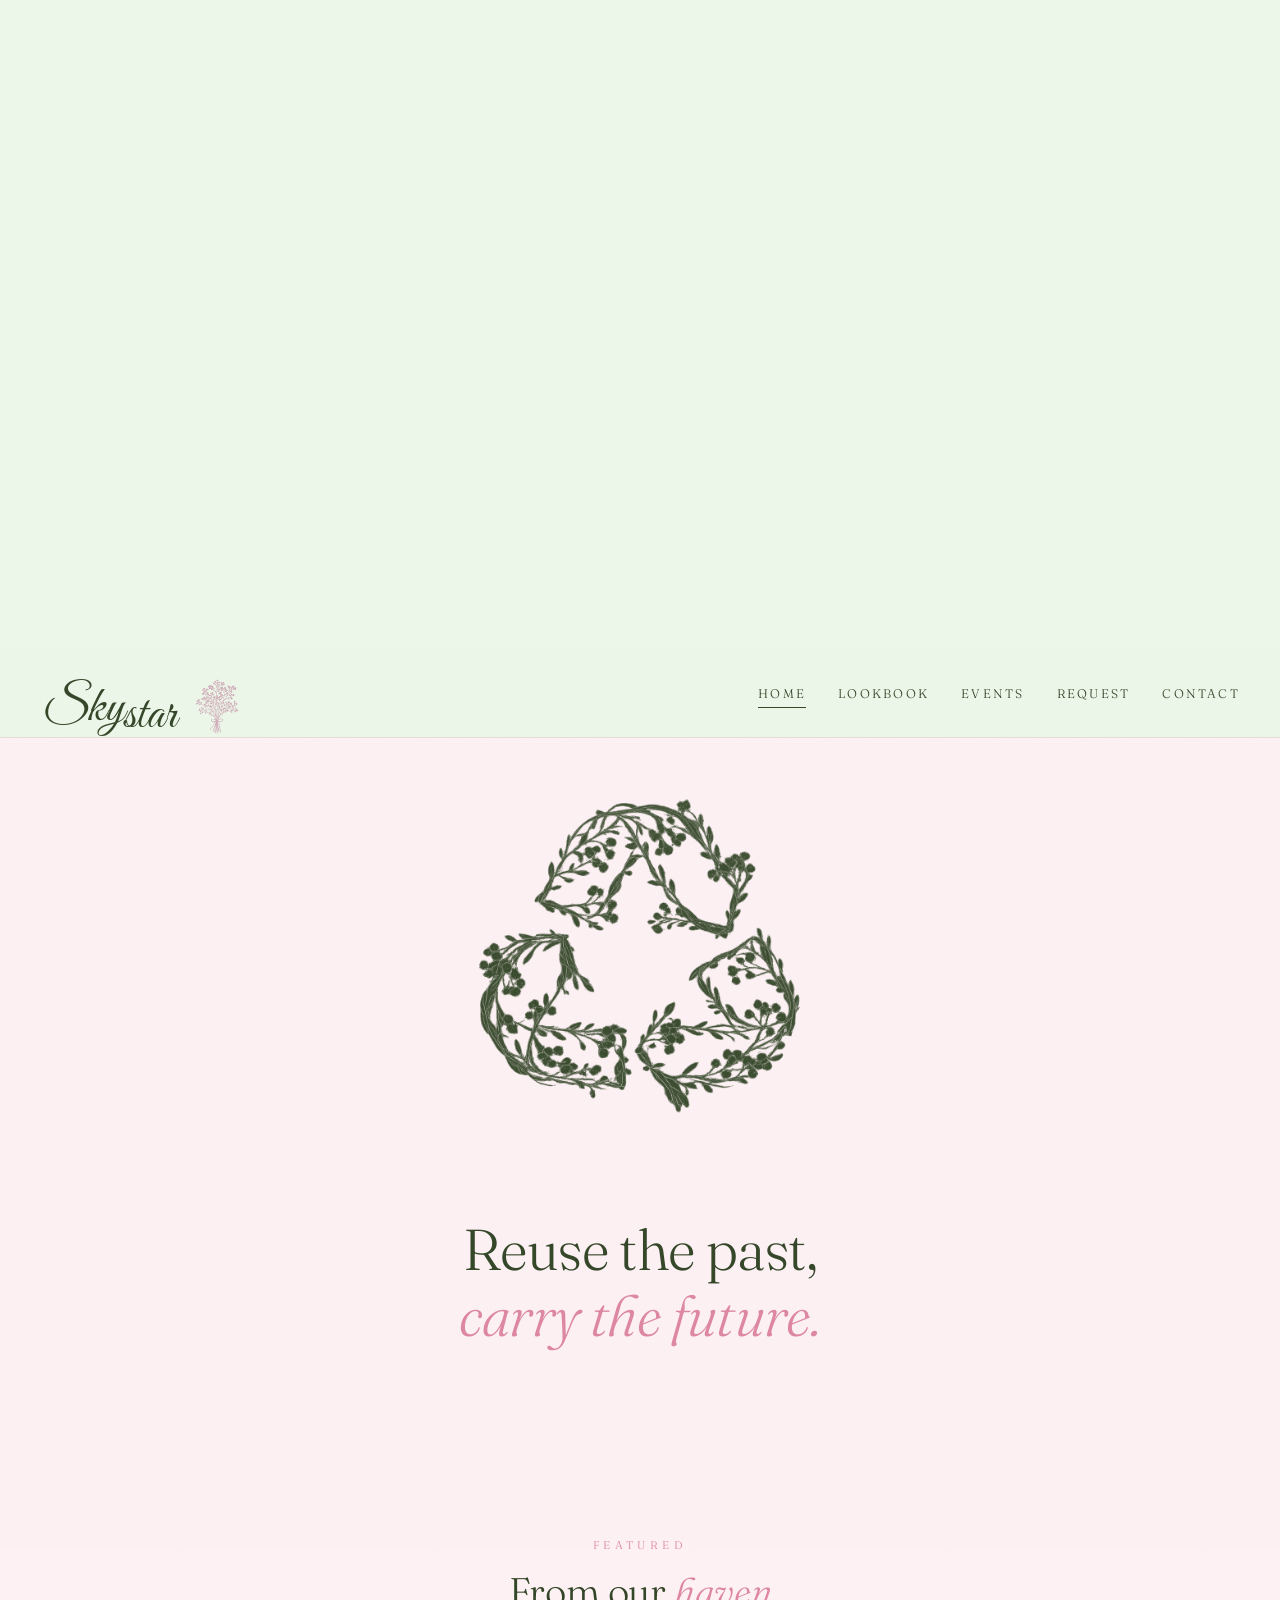
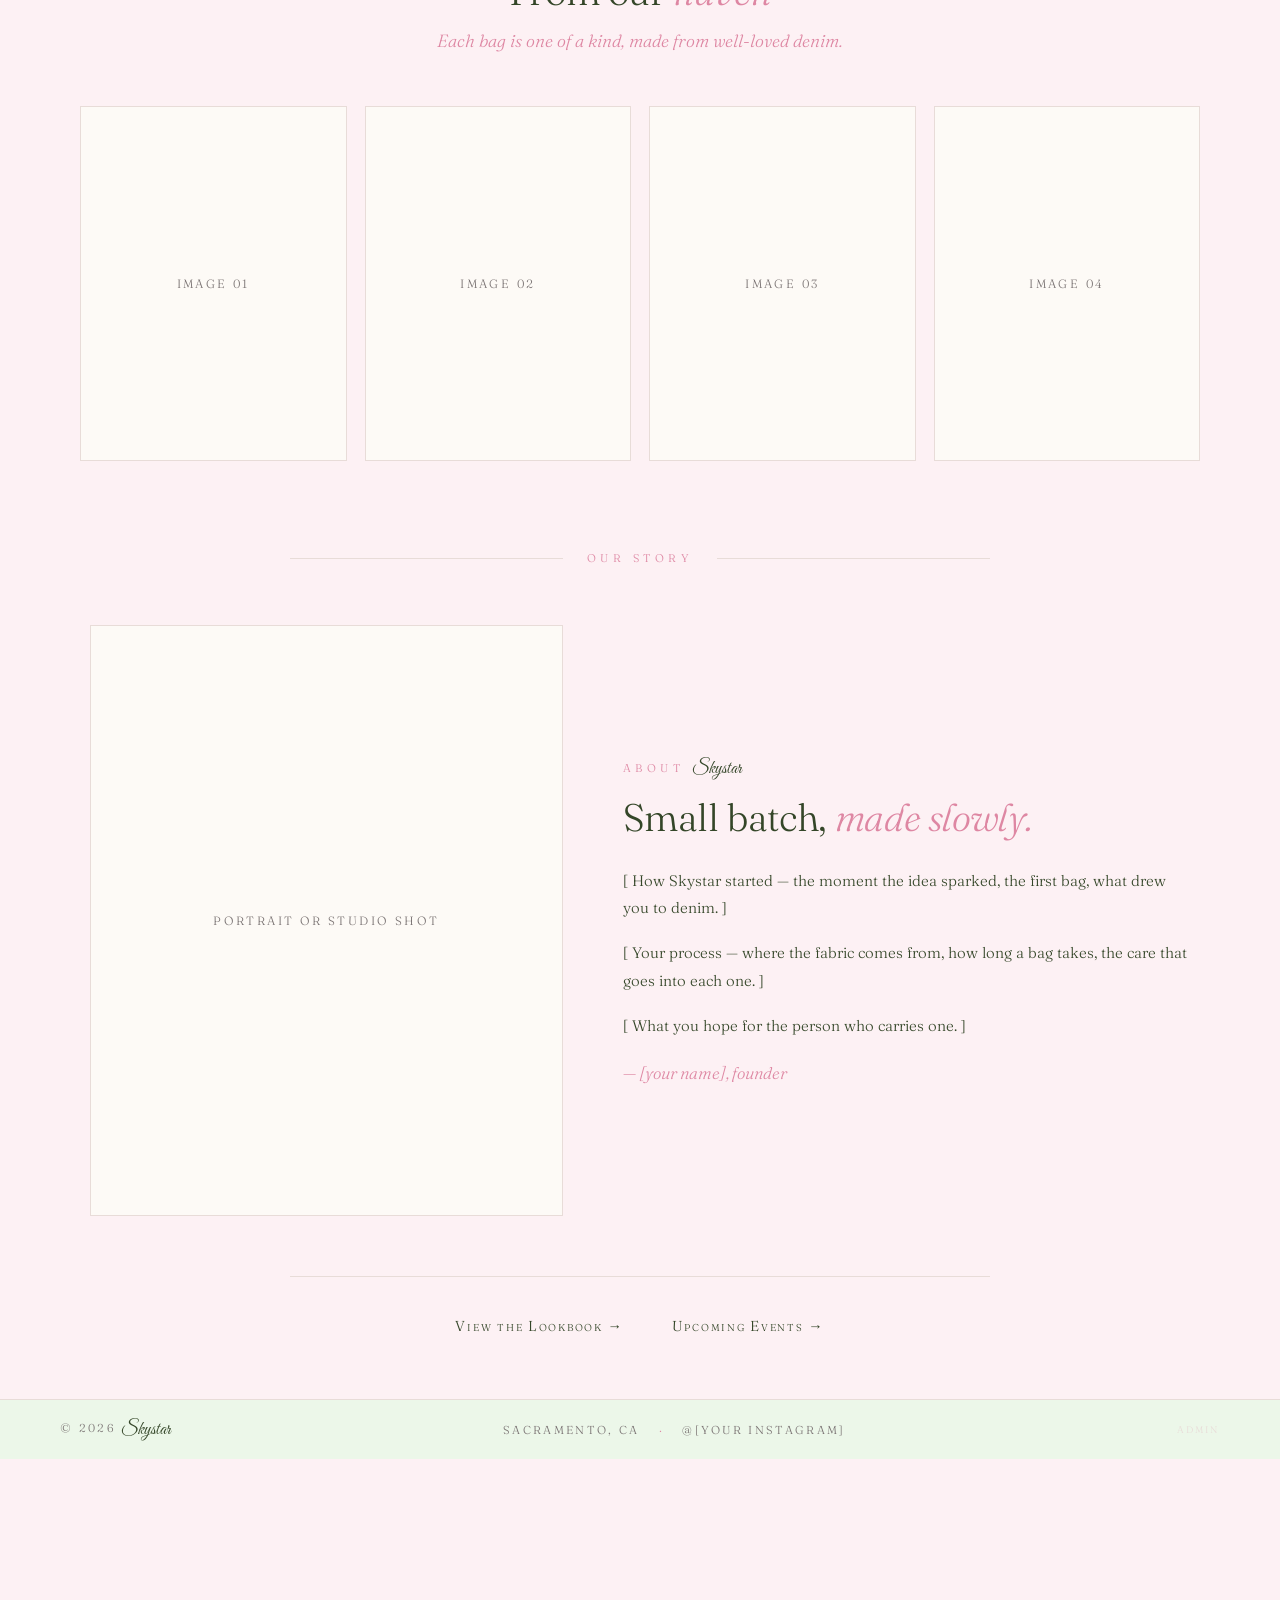
==== commit caf6df63: "fix scroll floor offset and unify admin header with site design - index.html: snap scroll floor to n" ====
--- a/index.html
+++ b/index.html
@@ -529,7 +529,12 @@
         brand.style.left      = FINAL_LEFT  + 'px';
         brand.style.top       = FINAL_TOP   + 'px';
         brand.style.transform = 'scale(' + FINAL_SCALE + ')';
-        siteFloor = document.getElementById('site').offsetTop;
+        var bannerEl = document.getElementById('nextPopupBanner');
+        var siteEl   = document.getElementById('site');
+        siteFloor = (window.getComputedStyle(bannerEl).display !== 'none')
+          ? bannerEl.offsetTop
+          : siteEl.offsetTop;
+        console.log('[Skystar scroll floor] nextPopupBanner.offsetTop:', bannerEl.offsetTop, '| siteFloor:', siteFloor);
         locked = true;
       }
     }
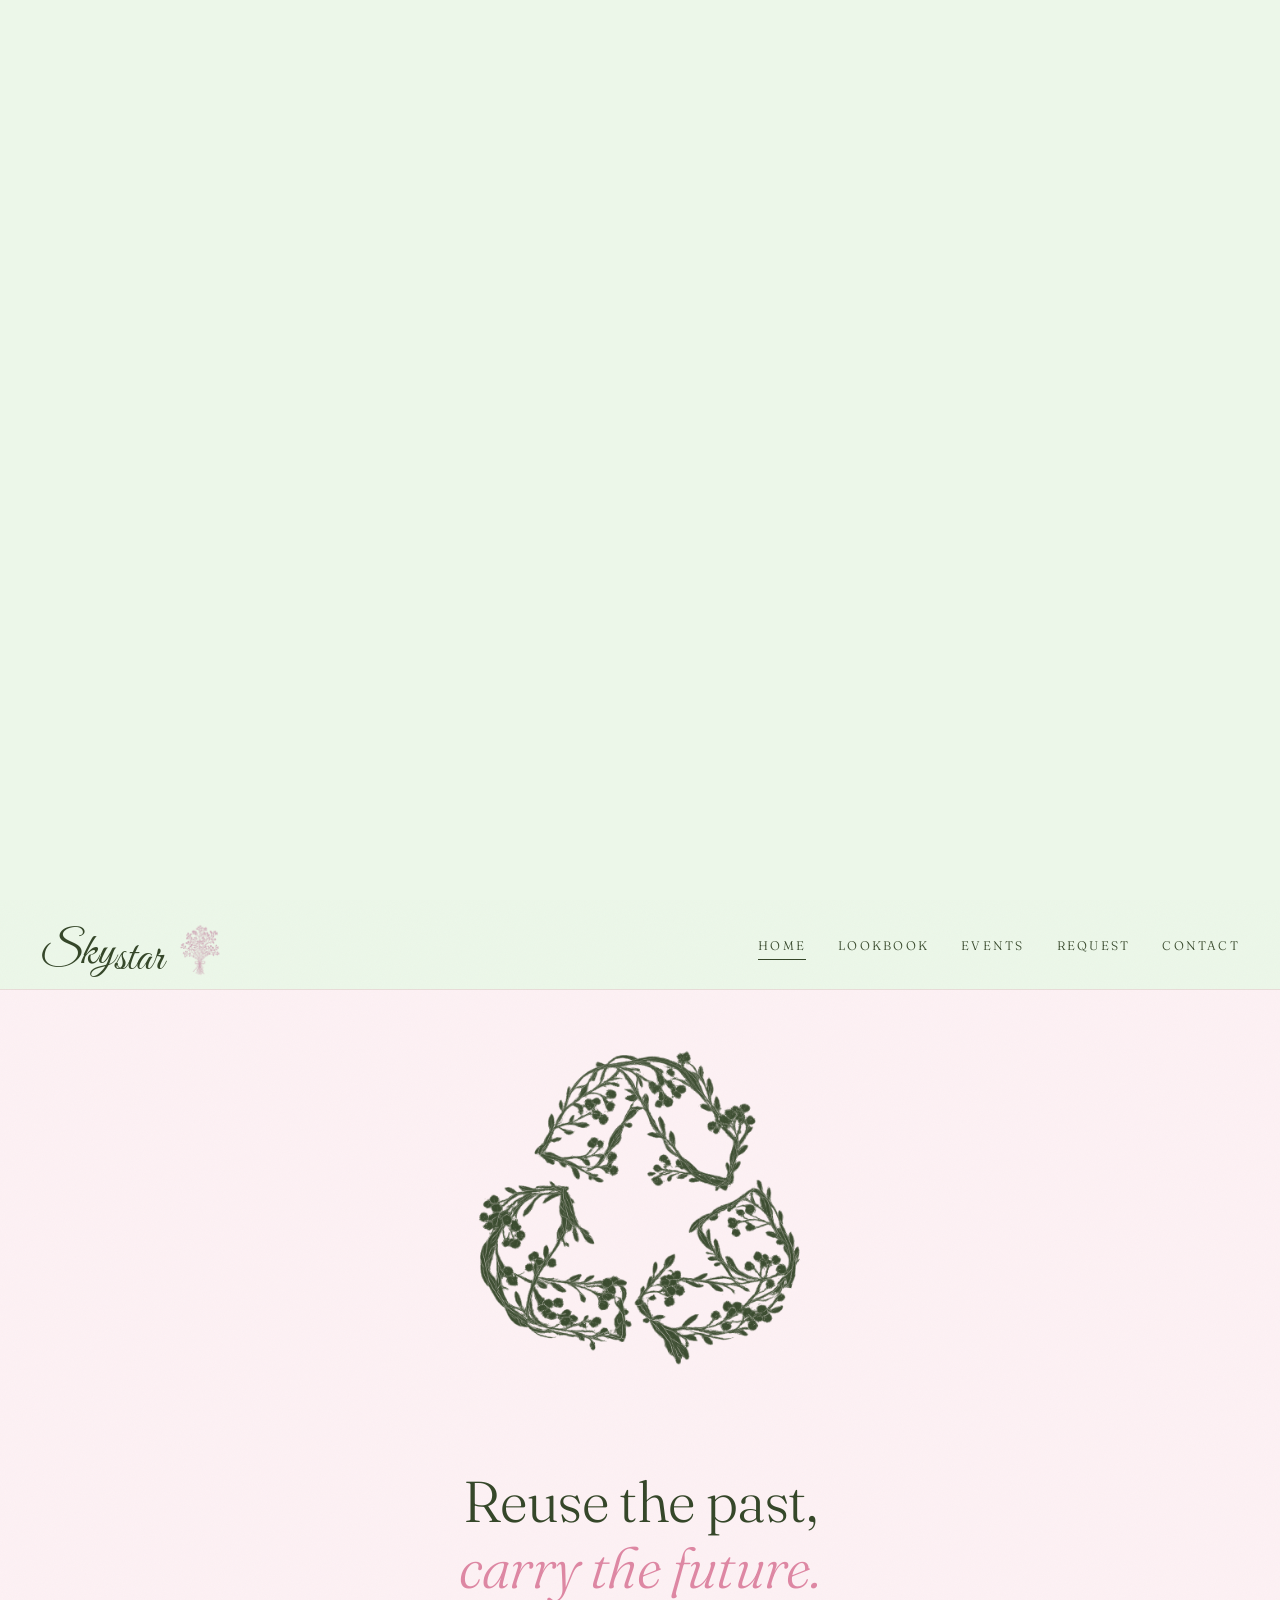
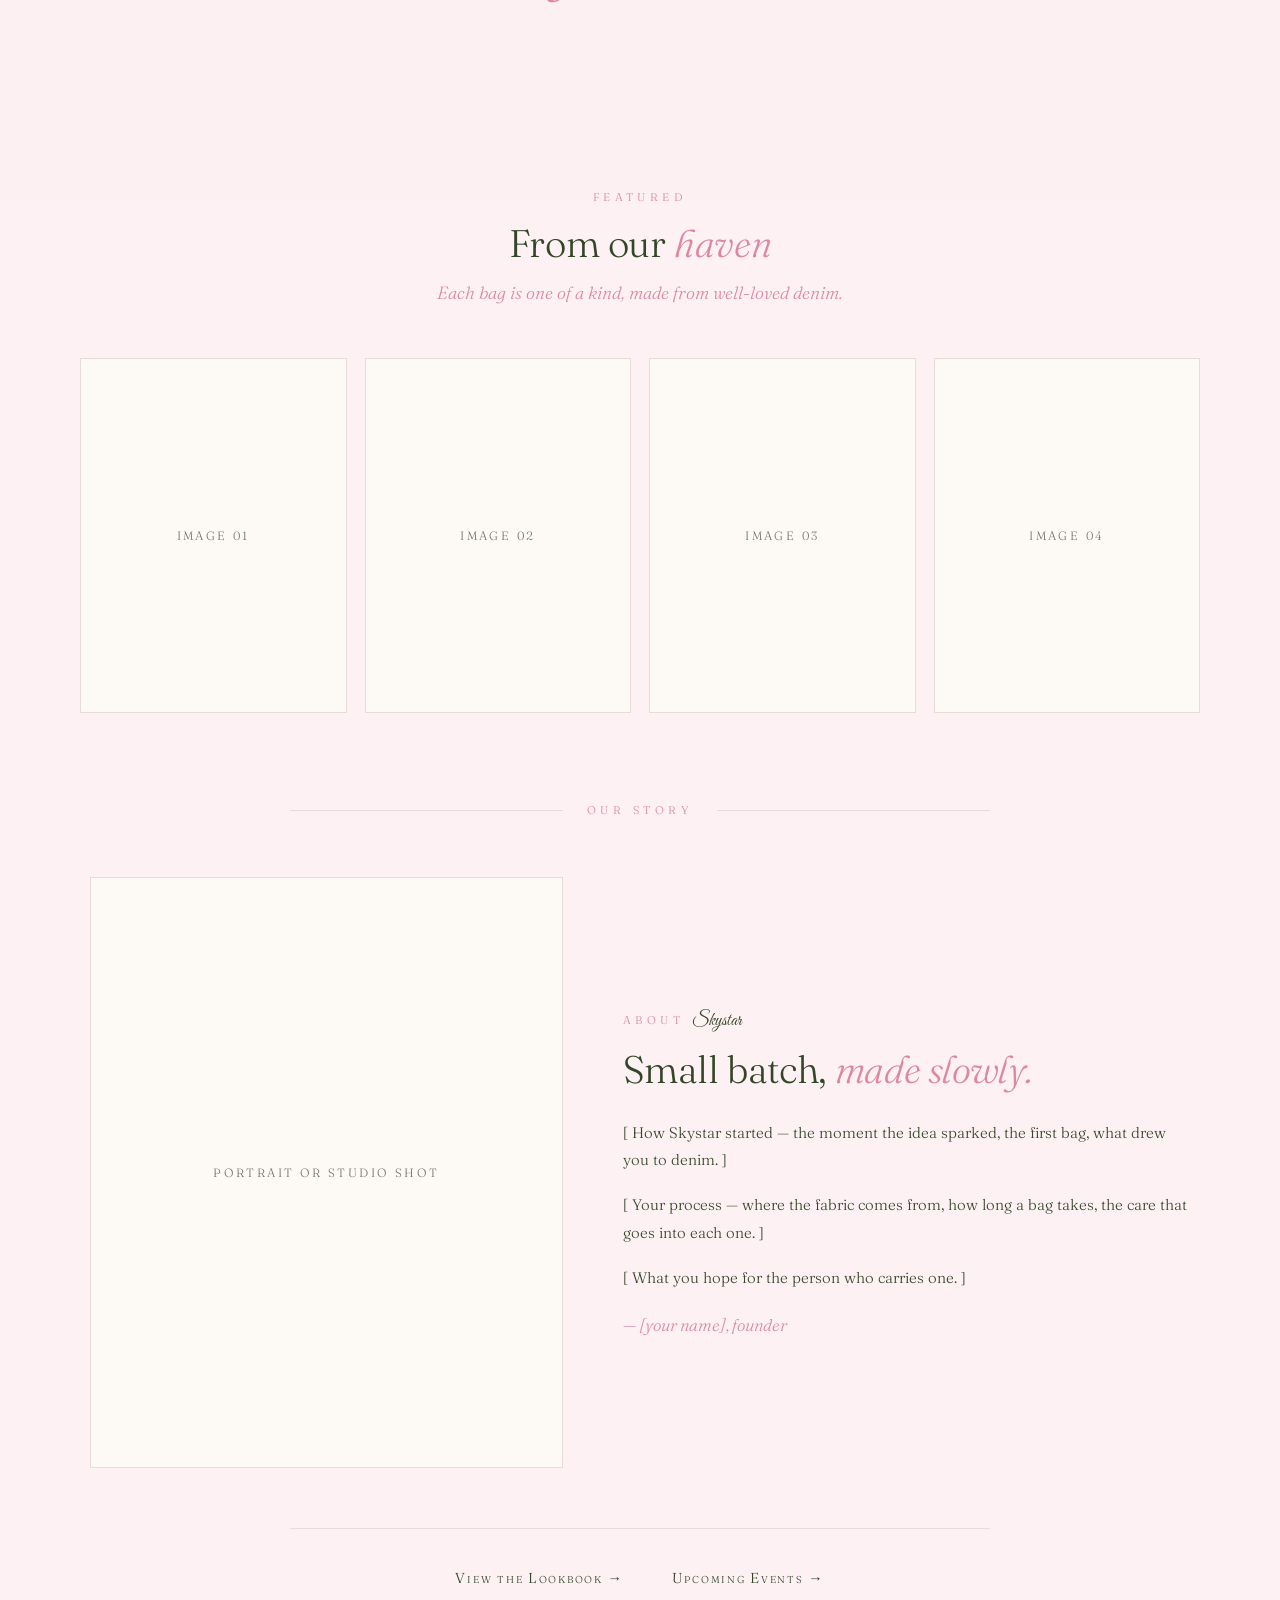
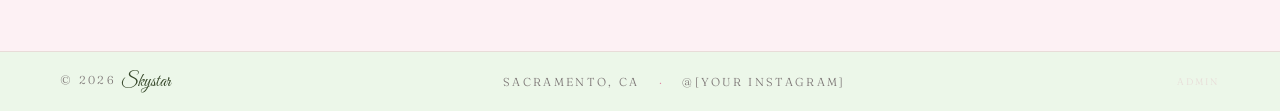
==== commit 26d88c8f: "fixing the scroll for pop up in home" ====
--- a/index.html
+++ b/index.html
@@ -534,7 +534,8 @@
         siteFloor = (window.getComputedStyle(bannerEl).display !== 'none')
           ? bannerEl.offsetTop
           : siteEl.offsetTop;
-        console.log('[Skystar scroll floor] nextPopupBanner.offsetTop:', bannerEl.offsetTop, '| siteFloor:', siteFloor);
+        console.log('[Skystar] nextPopupBanner.offsetTop:', bannerEl.offsetTop);
+        console.log('[Skystar] siteFloor (scroll lock minimum):', siteFloor, '— difference:', siteFloor - bannerEl.offsetTop);
         locked = true;
       }
     }
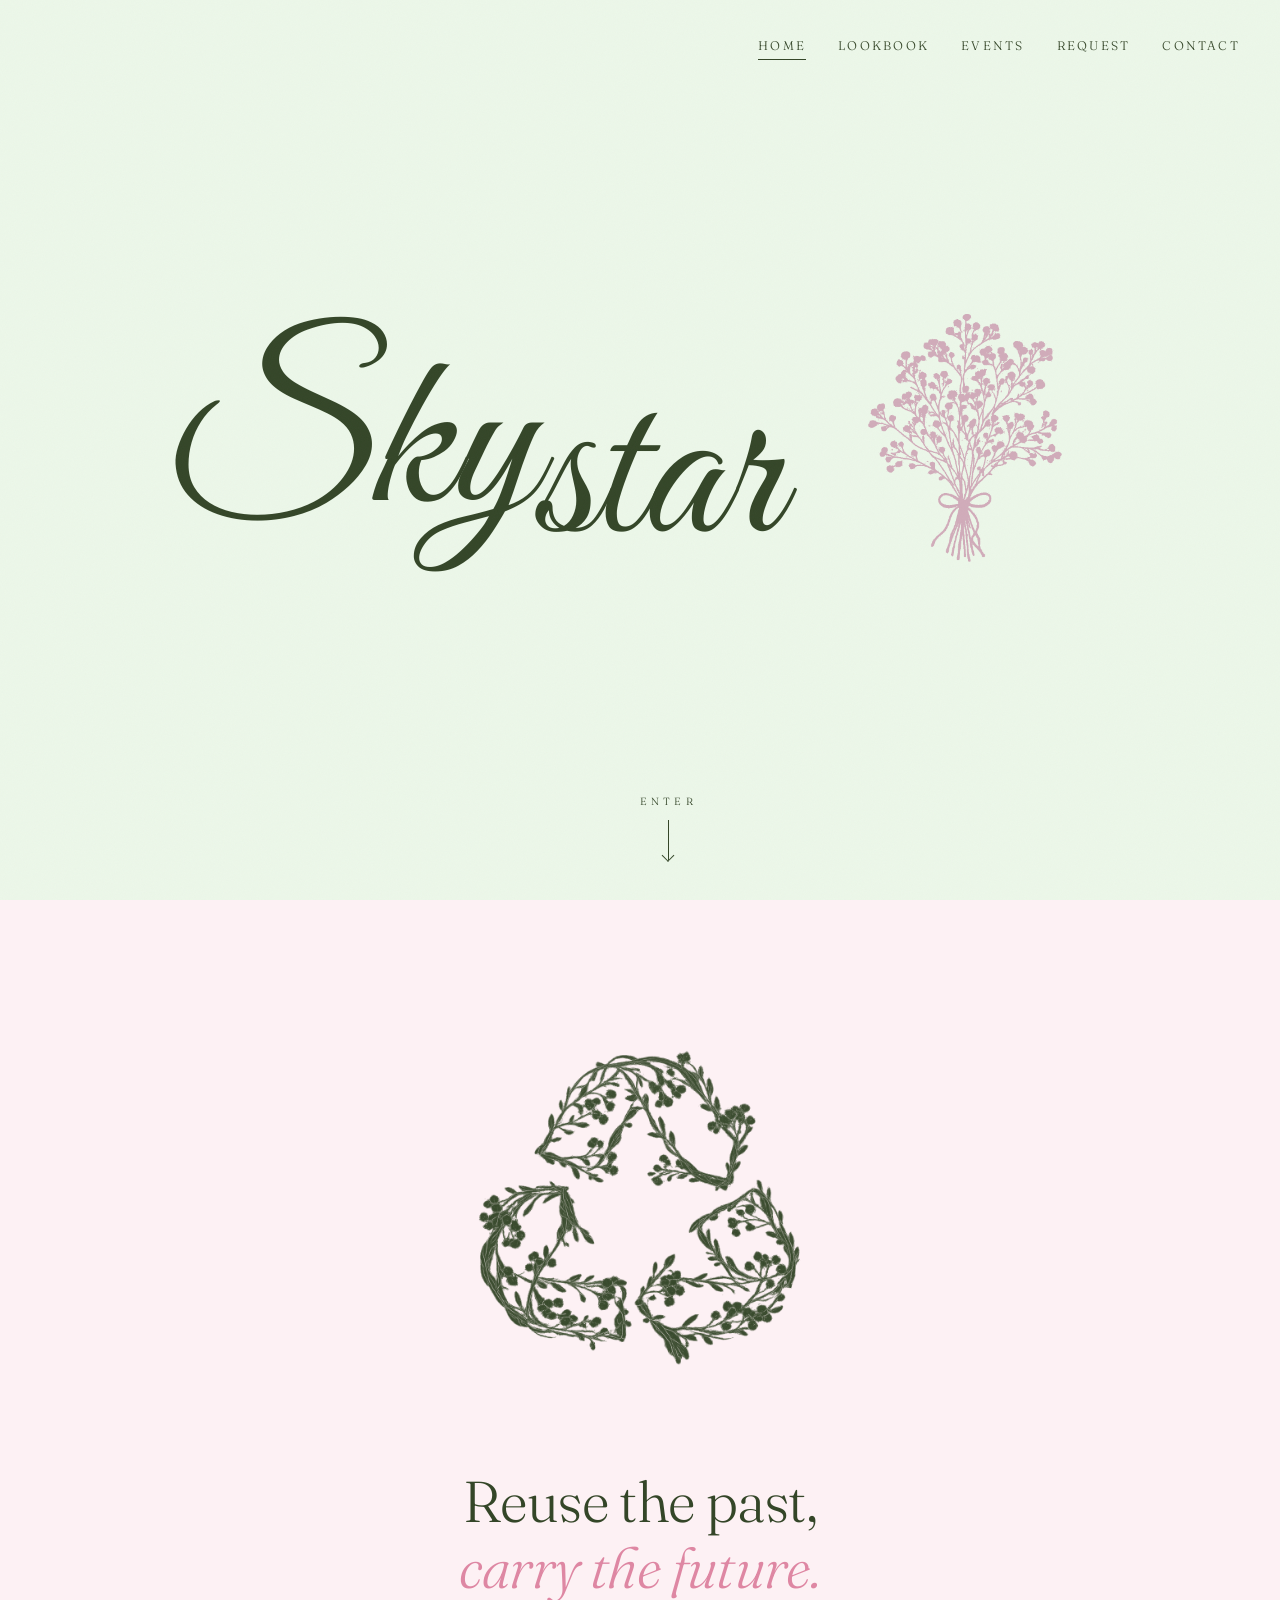
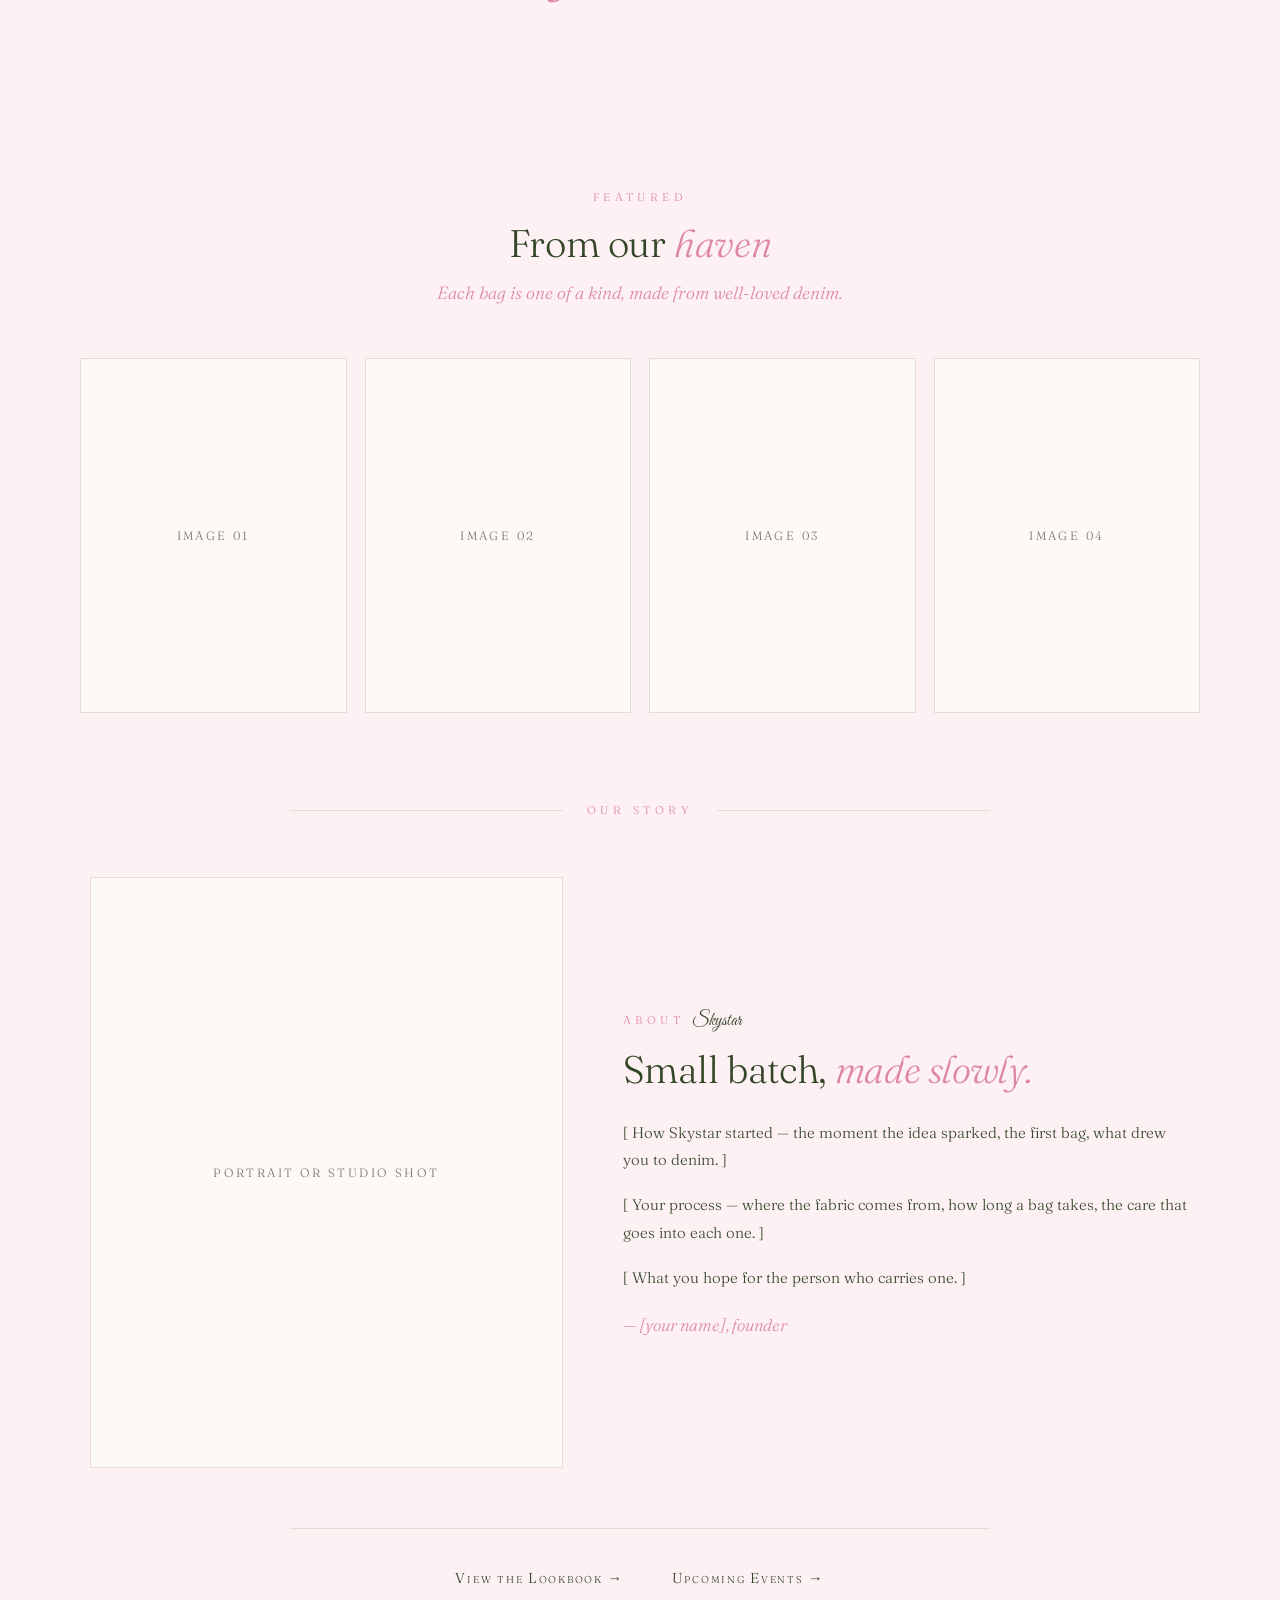
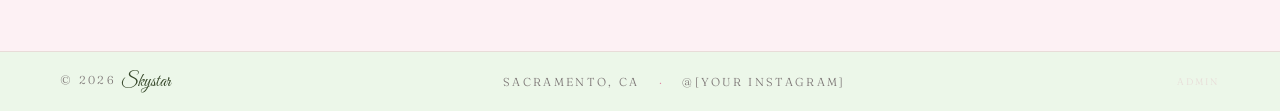
==== commit 2b92ef5f: "pls work header fix" ====
--- a/index.html
+++ b/index.html
@@ -529,14 +529,21 @@
         brand.style.left      = FINAL_LEFT  + 'px';
         brand.style.top       = FINAL_TOP   + 'px';
         brand.style.transform = 'scale(' + FINAL_SCALE + ')';
-        var bannerEl = document.getElementById('nextPopupBanner');
-        var siteEl   = document.getElementById('site');
-        siteFloor = (window.getComputedStyle(bannerEl).display !== 'none')
-          ? bannerEl.offsetTop
-          : siteEl.offsetTop;
+        var bannerEl  = document.getElementById('nextPopupBanner');
+        var siteEl    = document.getElementById('site');
+        var headerH   = header.offsetHeight;
+        var targetEl  = (window.getComputedStyle(bannerEl).display !== 'none') ? bannerEl : siteEl;
+        // Subtract header height so the target section's top edge lands just
+        // below the fixed header rather than behind it.
+        siteFloor = targetEl.offsetTop - headerH;
         console.log('[Skystar] nextPopupBanner.offsetTop:', bannerEl.offsetTop);
         console.log('[Skystar] siteFloor (scroll lock minimum):', siteFloor, '— difference:', siteFloor - bannerEl.offsetTop);
-        locked = true;
+        locked   = true;
+        // User is currently at bannerEl.offsetTop (progress just hit 1).
+        // Snap them back up by headerH so the banner is visible below the header.
+        snapping = true;
+        window.scrollTo({ top: siteFloor, behavior: 'smooth' });
+        setTimeout(function() { snapping = false; }, 600);
       }
     }
 
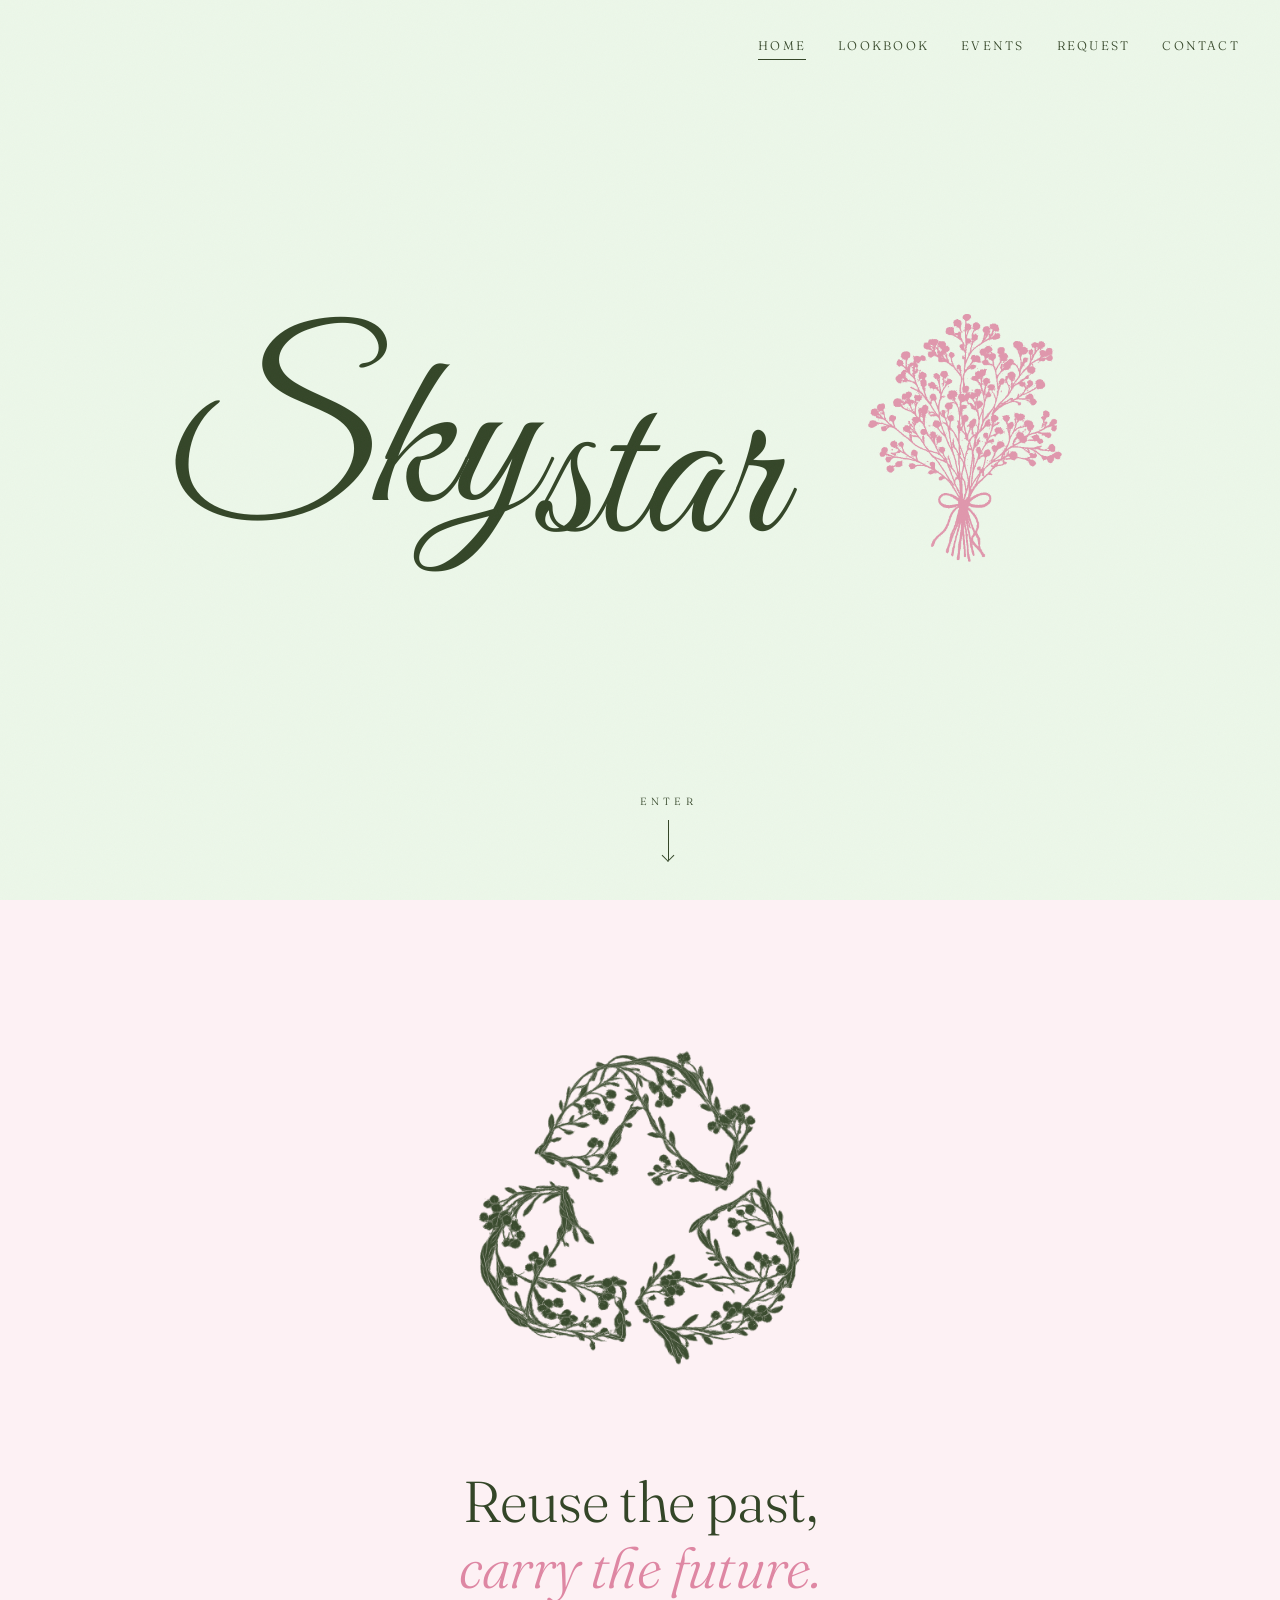
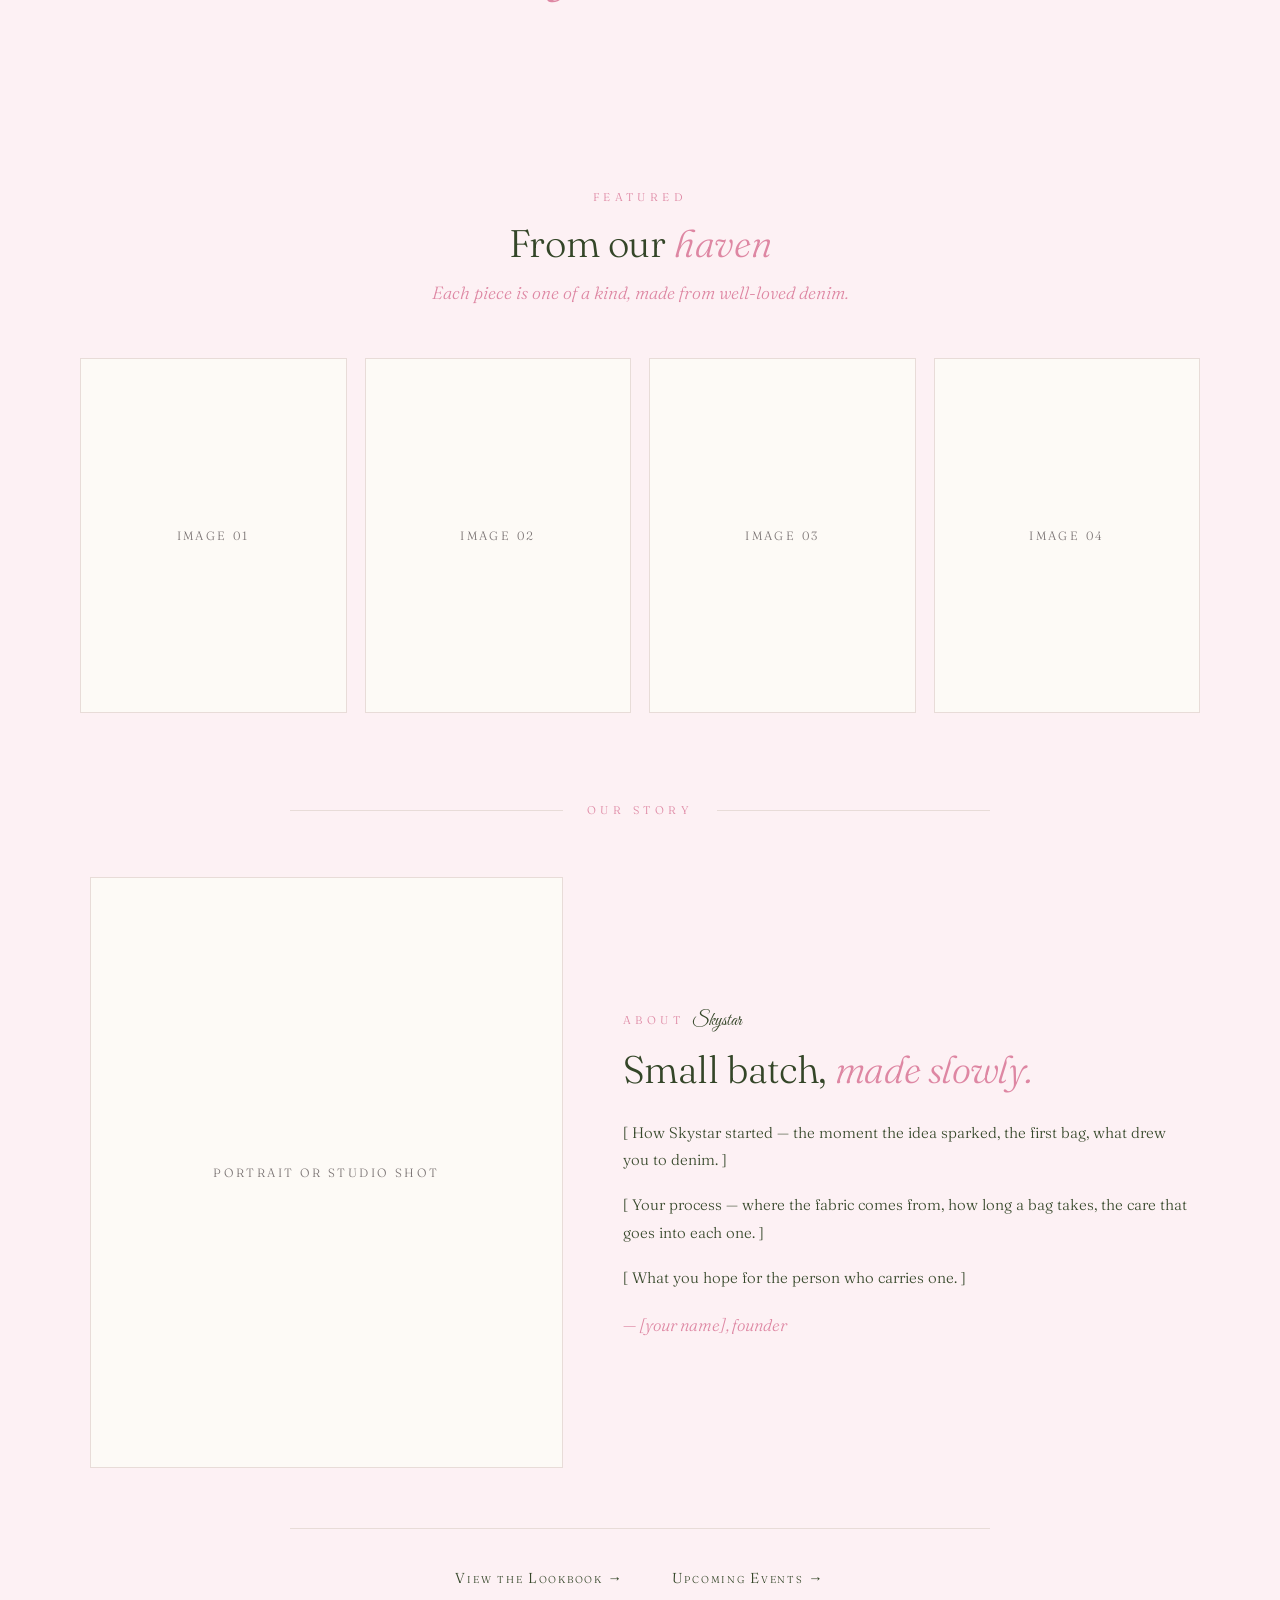
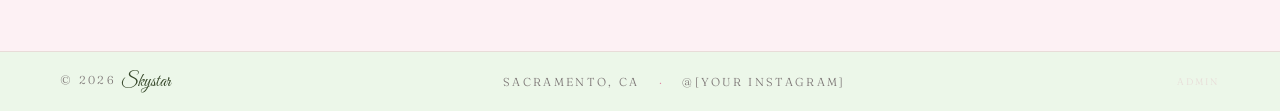
==== commit d5e6972e: "tiny fixes" ====
--- a/index.html
+++ b/index.html
@@ -382,7 +382,7 @@
   <div class="section-intro">
     <div class="eyebrow">Featured</div>
     <h2>From our <em>haven</em></h2>
-    <p>Each bag is one of a kind, made from well-loved denim.</p>
+    <p>Each piece is one of a kind, made from well-loved denim.</p>
   </div>
 
   <!-- 4 product photo slots (swap placeholders for real images) -->
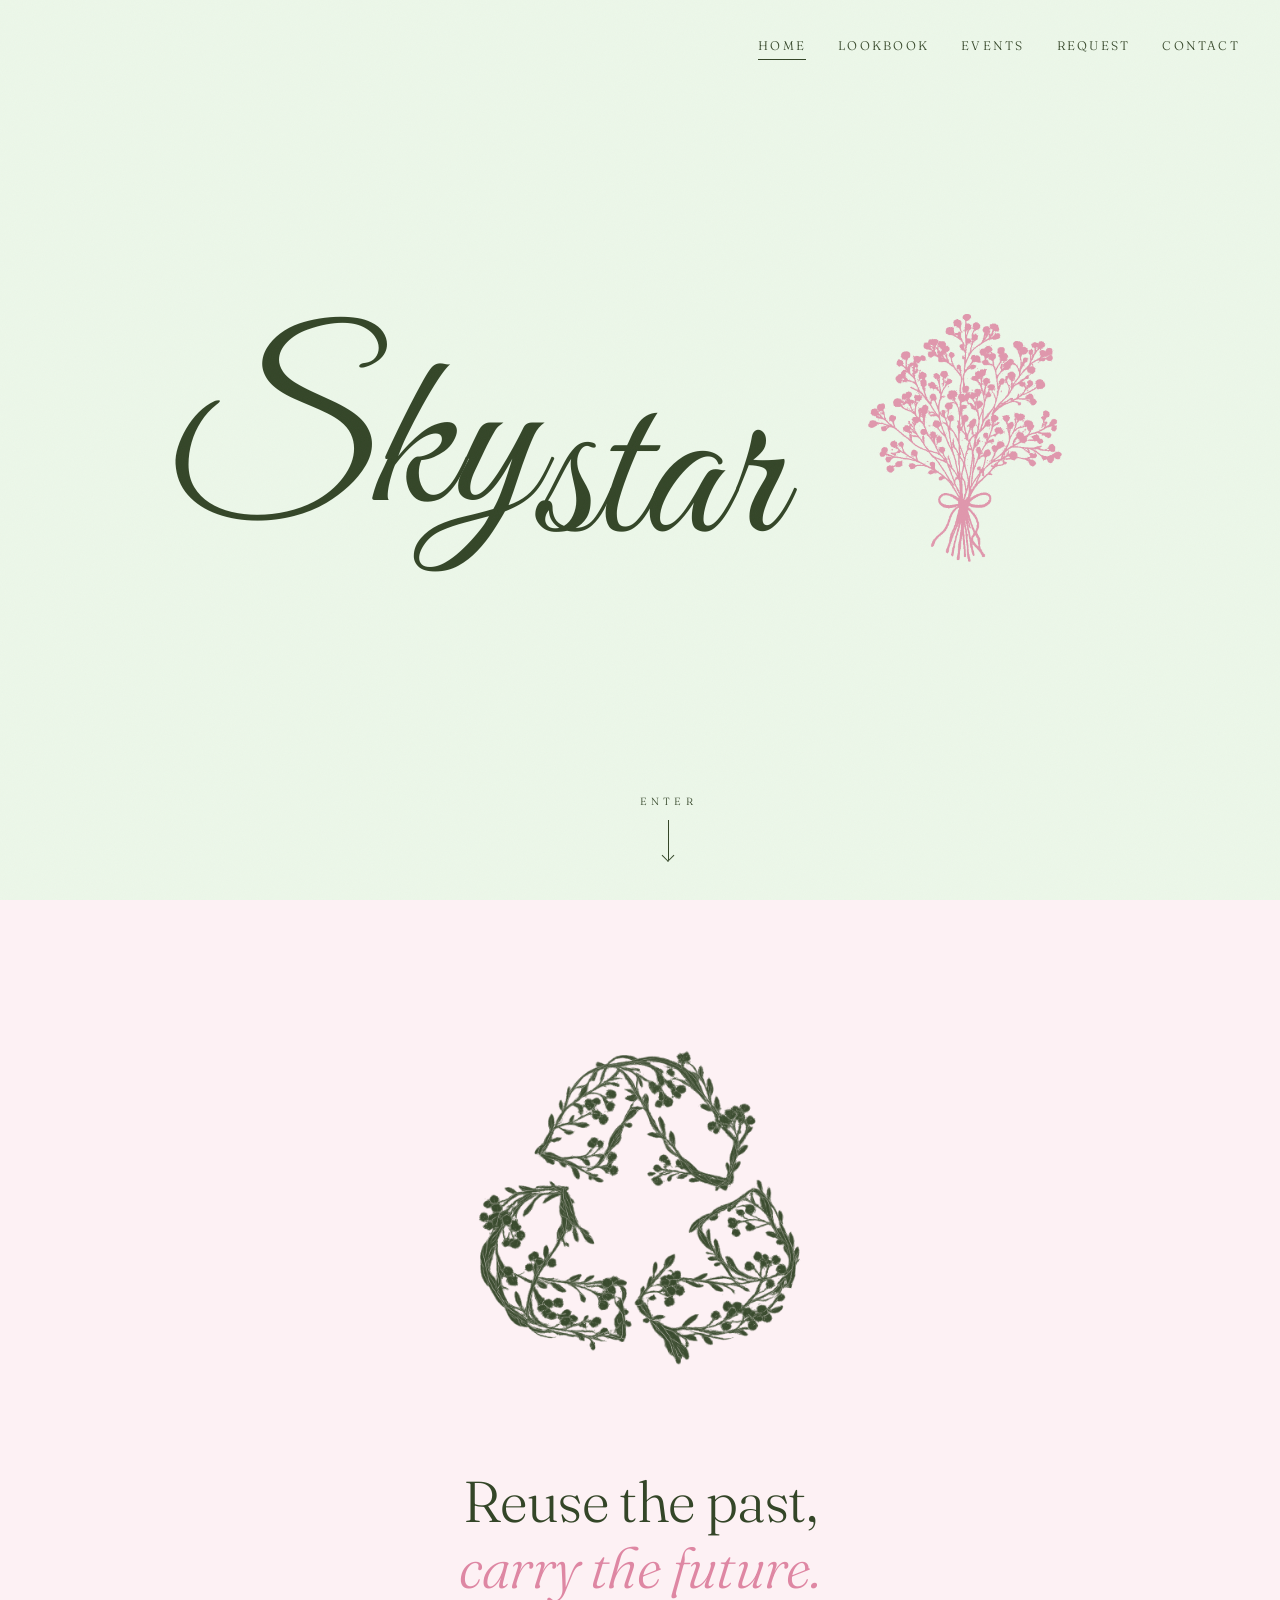
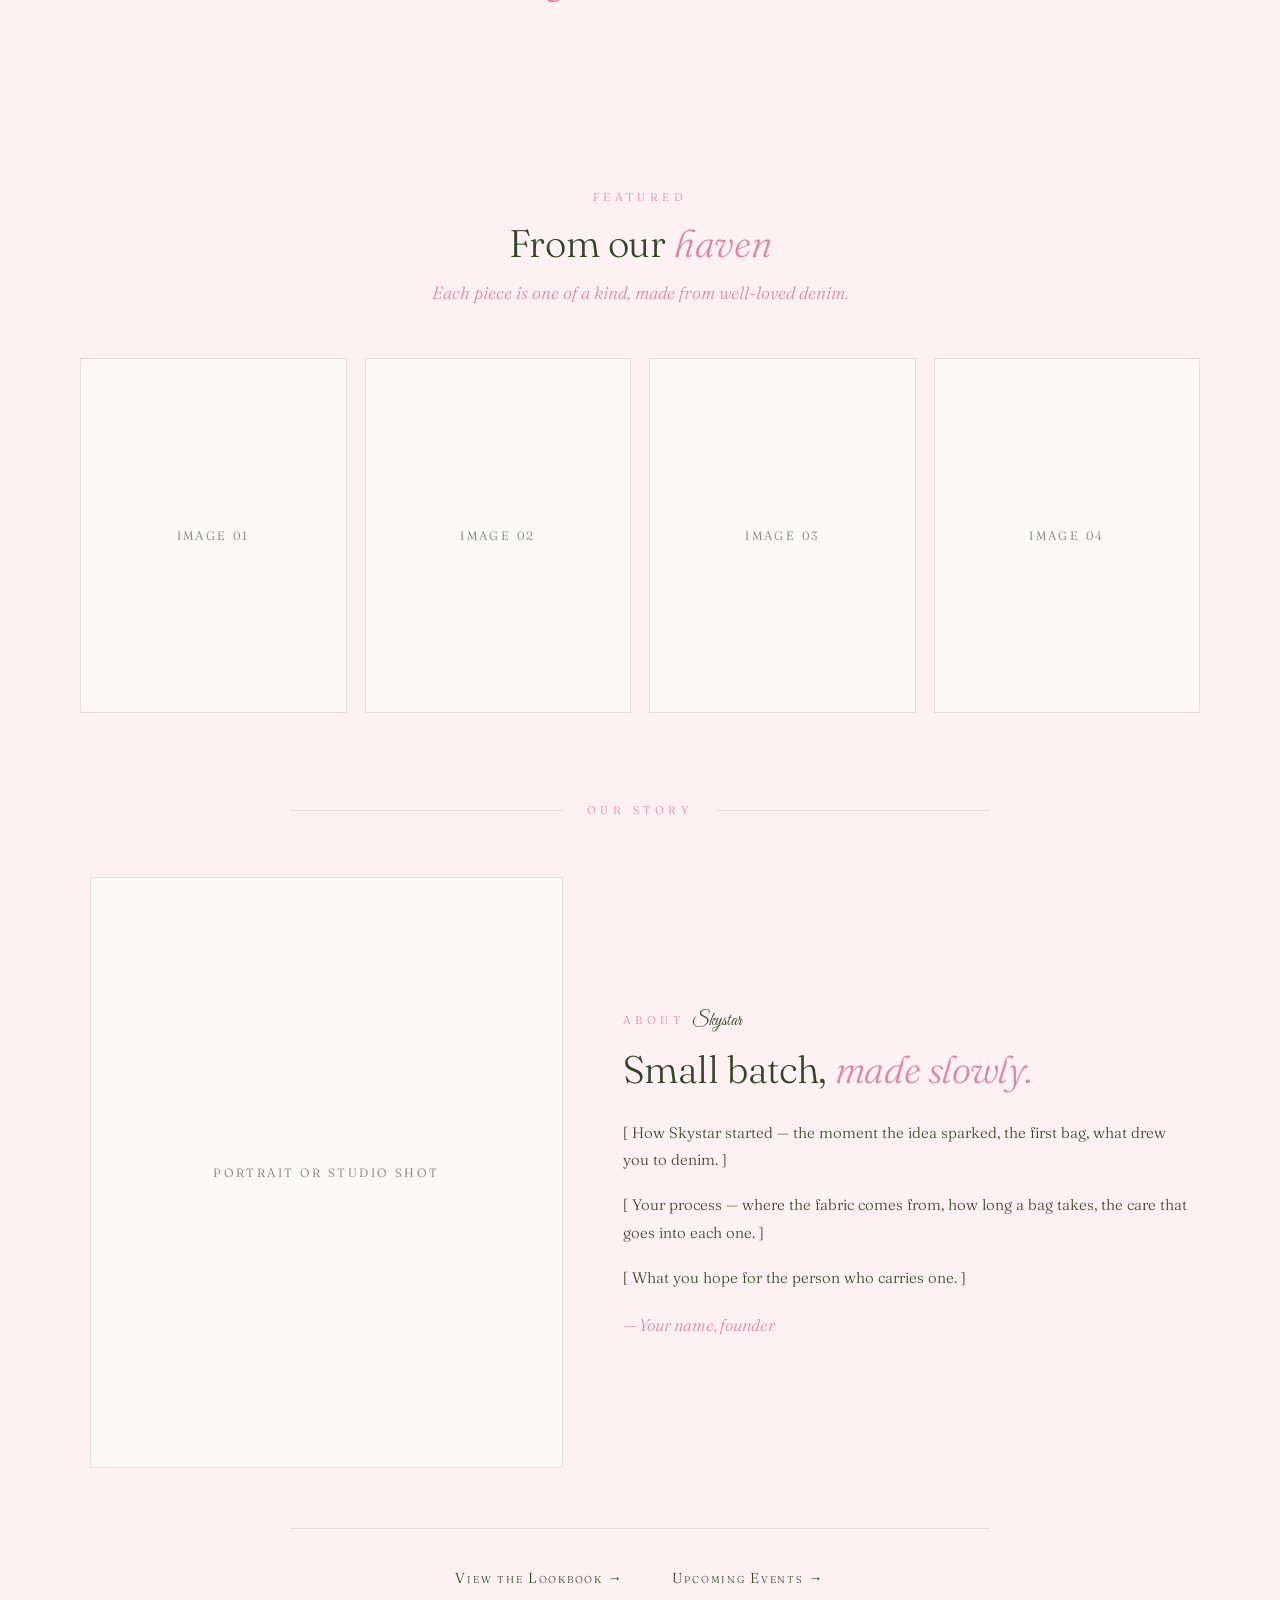
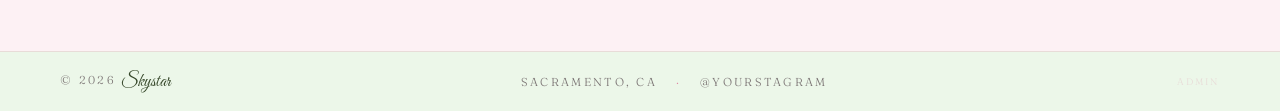
==== commit 401eaa9a: "updates to admin access pages" ====
--- a/index.html
+++ b/index.html
@@ -381,16 +381,16 @@
   <!-- small label + heading above the photo grid -->
   <div class="section-intro">
     <div class="eyebrow">Featured</div>
-    <h2>From our <em>haven</em></h2>
-    <p>Each piece is one of a kind, made from well-loved denim.</p>
+    <h2 id="galleryHeading">From our <em>haven</em></h2>
+    <p id="gallerySubtext">Each piece is one of a kind, made from well-loved denim.</p>
   </div>
 
-  <!-- 4 product photo slots (swap placeholders for real images) -->
+  <!-- 4 product photo slots — skeleton shimmer while content loads -->
   <section class="gallery">
-    <div class="photo"><span>Image 01</span></div>
-    <div class="photo"><span>Image 02</span></div>
-    <div class="photo"><span>Image 03</span></div>
-    <div class="photo"><span>Image 04</span></div>
+    <div class="photo skeleton-slab" id="galleryPhoto0"><span>Image 01</span></div>
+    <div class="photo skeleton-slab" id="galleryPhoto1"><span>Image 02</span></div>
+    <div class="photo skeleton-slab" id="galleryPhoto2"><span>Image 03</span></div>
+    <div class="photo skeleton-slab" id="galleryPhoto3"><span>Image 04</span></div>
   </section>
 
   <!-- decorative line break between gallery and story -->
@@ -402,15 +402,14 @@
 
   <!-- about section: portrait photo on the left, text on the right -->
   <section class="about-grid">
-    <div class="about-image"><span>Portrait or studio shot</span></div>
+    <div class="about-image" id="aboutImageWrap"><span>Portrait or studio shot</span></div>
     <div class="about-content">
       <div class="eyebrow">About <span class="script">Skystar</span></div>
-      <h2>Small batch, <em>made slowly.</em></h2>
-      <!-- fill these in with your own story -->
-      <p>[ How Skystar started — the moment the idea sparked, the first bag, what drew you to denim. ]</p>
-      <p>[ Your process — where the fabric comes from, how long a bag takes, the care that goes into each one. ]</p>
-      <p>[ What you hope for the person who carries one. ]</p>
-      <div class="signoff">— [your name], founder</div>
+      <h2 id="aboutHeading">Small batch, <em>made slowly.</em></h2>
+      <p id="aboutParagraph1">[ How Skystar started — the moment the idea sparked, the first bag, what drew you to denim. ]</p>
+      <p id="aboutParagraph2">[ Your process — where the fabric comes from, how long a bag takes, the care that goes into each one. ]</p>
+      <p id="aboutParagraph3">[ What you hope for the person who carries one. ]</p>
+      <div class="signoff" id="aboutSignoff">— Your name, founder</div>
     </div>
   </section>
 
@@ -422,7 +421,7 @@
 
 <footer>
   <div>© 2026 <span class="script">Skystar</span></div>
-  <div>Sacramento, CA <span class="divider">·</span> @[your instagram]</div>
+  <div><span id="footerCity">Sacramento, CA</span> <span class="divider">·</span> <span id="footerInstagram">@yourstagram</span></div>
   <a href="admin.html" style="font-size:0.6rem;letter-spacing:0.2em;color:var(--line);text-decoration:none;text-transform:uppercase;transition:color 0.2s;" onmouseover="this.style.color='var(--muted)'" onmouseout="this.style.color='var(--line)'">Admin</a>
 </footer>
 
@@ -578,6 +577,82 @@
       onScroll();
     });
   }
+
+  // ── Home content — fetch from CMS and populate the page ─────────────────
+  async function loadHomeContent() {
+    try {
+      const res = await fetch('https://skystar-backend.onrender.com/api/home');
+      if (!res.ok) throw new Error('non-200');
+      const d = await res.json();
+
+      // Gallery heading: "Plain <em>italic</em>"
+      var gHead = document.getElementById('galleryHeading');
+      if (gHead && (d.galleryHeadingPlain || d.galleryHeadingItalic)) {
+        gHead.innerHTML = (d.galleryHeadingPlain || '') + ' <em>' + (d.galleryHeadingItalic || '') + '</em>';
+      }
+
+      // Gallery subtext
+      var gSub = document.getElementById('gallerySubtext');
+      if (gSub && d.gallerySubtext) gSub.textContent = d.gallerySubtext;
+
+      // Gallery images — remove skeleton, show photo or numbered placeholder
+      var images = Array.isArray(d.galleryImages) ? d.galleryImages : [];
+      for (var i = 0; i < 4; i++) {
+        var slot = document.getElementById('galleryPhoto' + i);
+        if (!slot) continue;
+        slot.classList.remove('skeleton-slab');
+        var img = images[i];
+        if (img && img.url) {
+          slot.innerHTML = '<img src="' + img.url + '" alt="' + (img.alt || 'Gallery photo ' + (i + 1)) + '" style="width:100%;height:100%;object-fit:cover;">';
+        } else {
+          slot.innerHTML = '<span>Image ' + String(i + 1).padStart(2, '0') + '</span>';
+        }
+      }
+
+      // About heading: "Plain <em>italic</em>"
+      var aHead = document.getElementById('aboutHeading');
+      if (aHead && (d.aboutHeadingPlain || d.aboutHeadingItalic)) {
+        aHead.innerHTML = (d.aboutHeadingPlain || '') + ' <em>' + (d.aboutHeadingItalic || '') + '</em>';
+      }
+
+      // About paragraphs — hide empty ones so layout doesn't have gaps
+      ['aboutParagraph1', 'aboutParagraph2', 'aboutParagraph3'].forEach(function(key) {
+        var el = document.getElementById(key);
+        if (!el) return;
+        if (d[key]) {
+          el.textContent = d[key];
+          el.style.display = '';
+        } else {
+          el.style.display = 'none';
+        }
+      });
+
+      // About signoff
+      var signoff = document.getElementById('aboutSignoff');
+      if (signoff && d.aboutSignoff) signoff.textContent = d.aboutSignoff;
+
+      // About portrait — swap placeholder div for the real image
+      var imgWrap = document.getElementById('aboutImageWrap');
+      if (imgWrap && d.aboutImage) {
+        imgWrap.innerHTML = '<img src="' + d.aboutImage + '" alt="Portrait" style="width:100%;height:100%;object-fit:cover;">';
+      }
+
+      // Footer
+      var fCity = document.getElementById('footerCity');
+      if (fCity && d.footerCity) fCity.textContent = d.footerCity;
+      var fInsta = document.getElementById('footerInstagram');
+      if (fInsta && d.footerInstagram) fInsta.textContent = d.footerInstagram;
+
+    } catch (e) {
+      // Fetch failed — remove skeletons so placeholder text shows cleanly
+      for (var i = 0; i < 4; i++) {
+        var slot = document.getElementById('galleryPhoto' + i);
+        if (slot) slot.classList.remove('skeleton-slab');
+      }
+    }
+  }
+
+  loadHomeContent();
 </script>
 
 </body>
